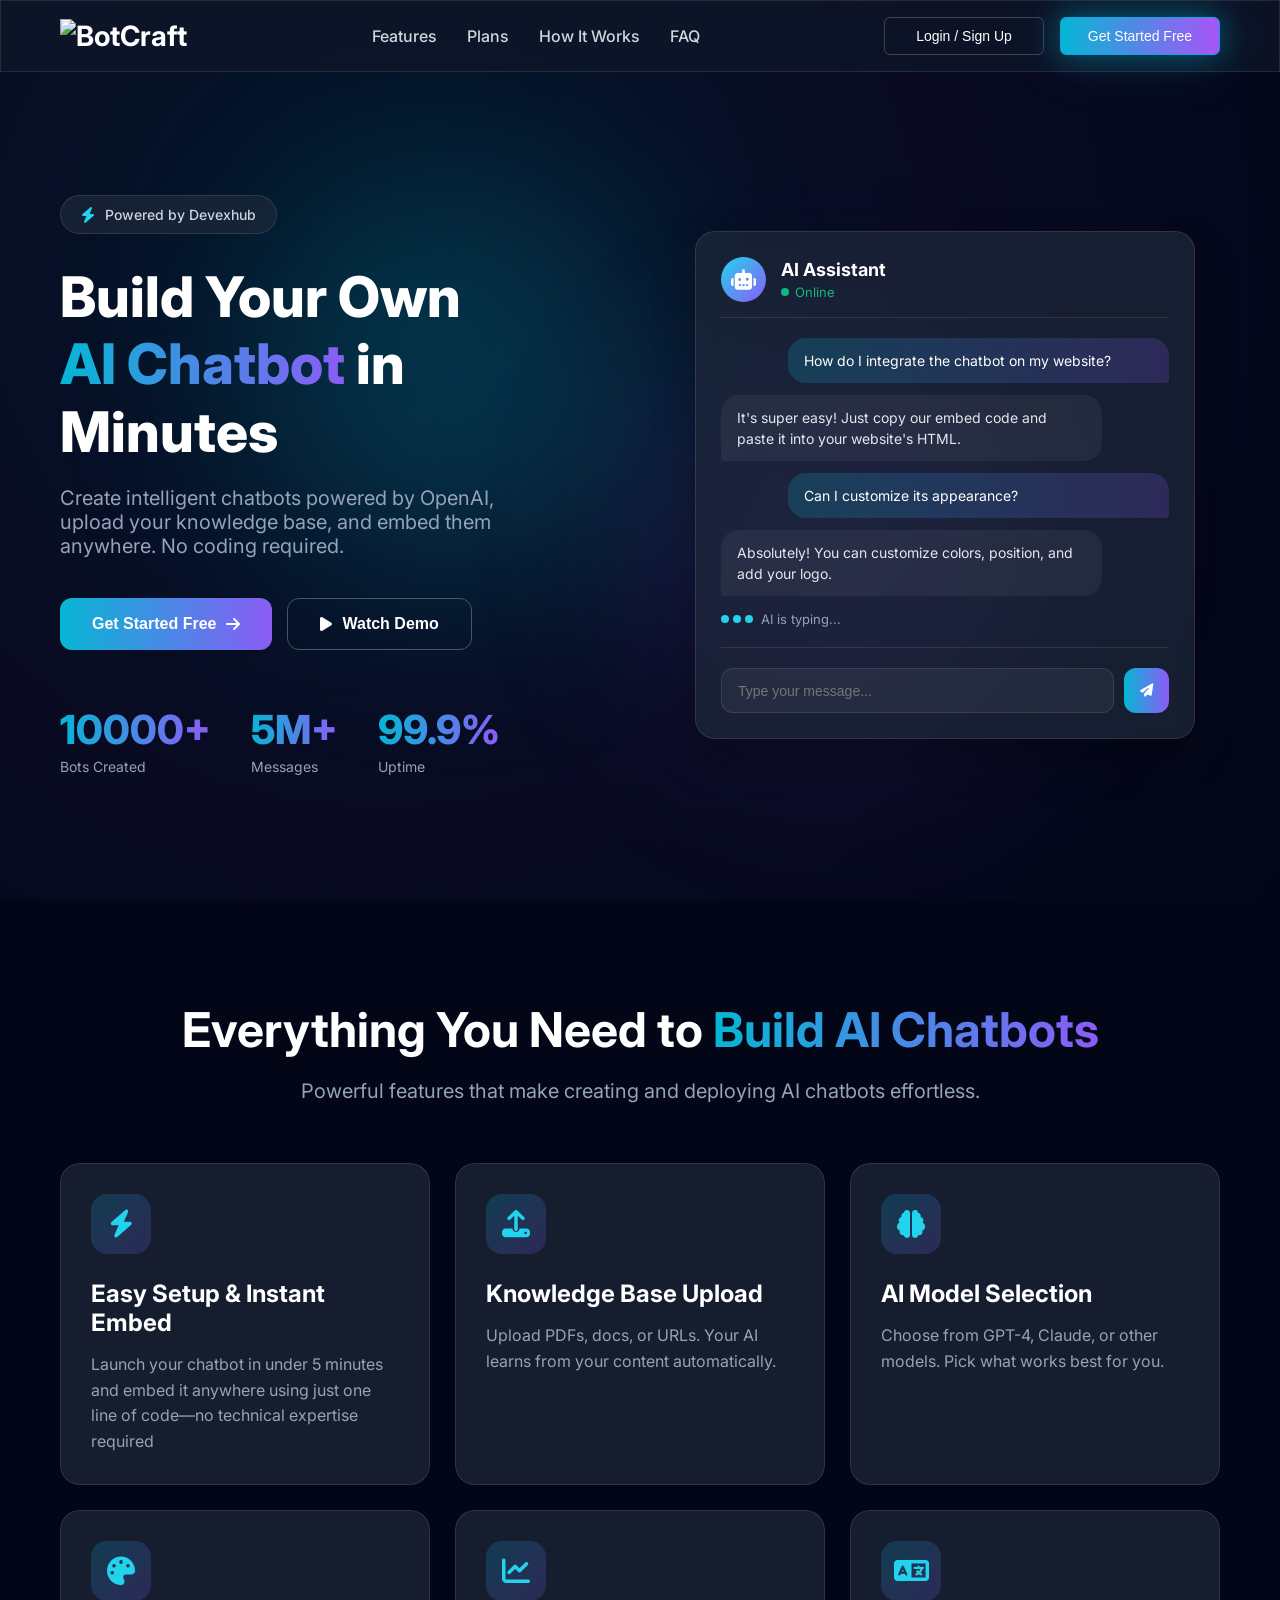
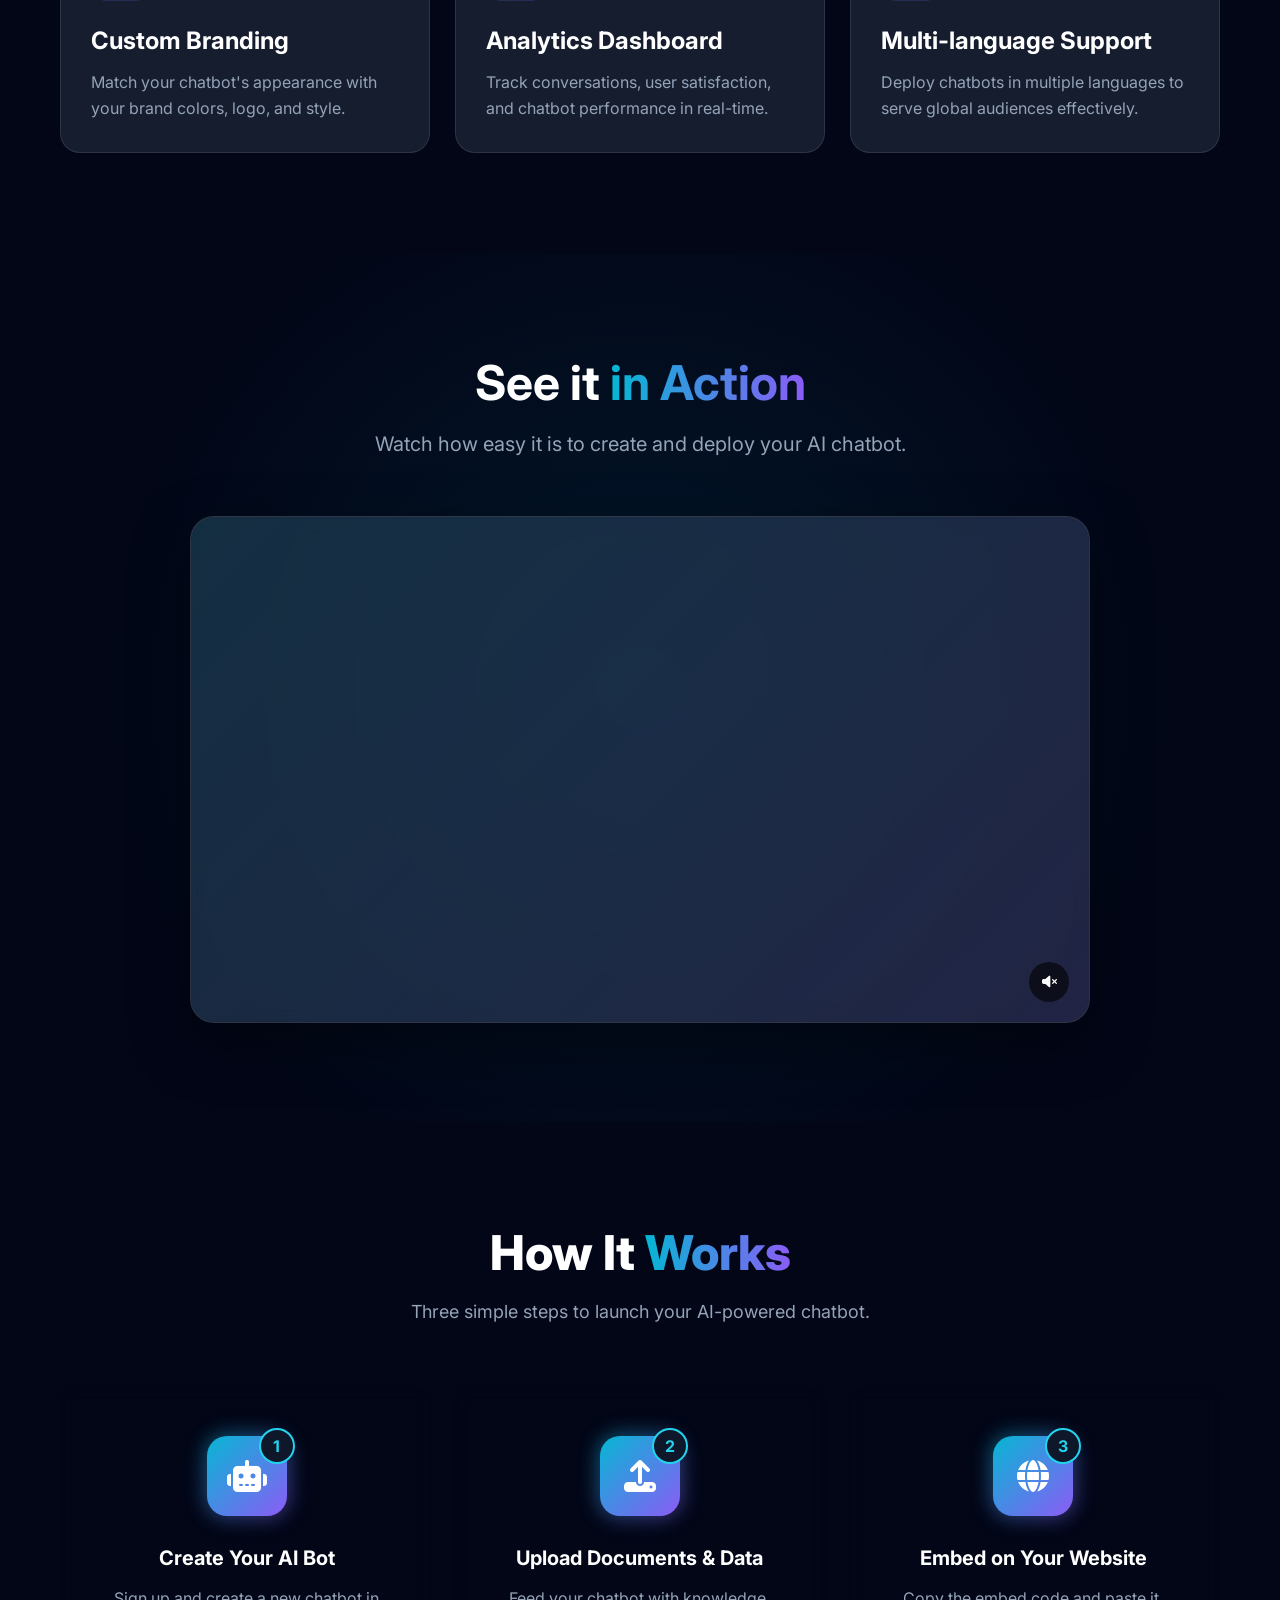
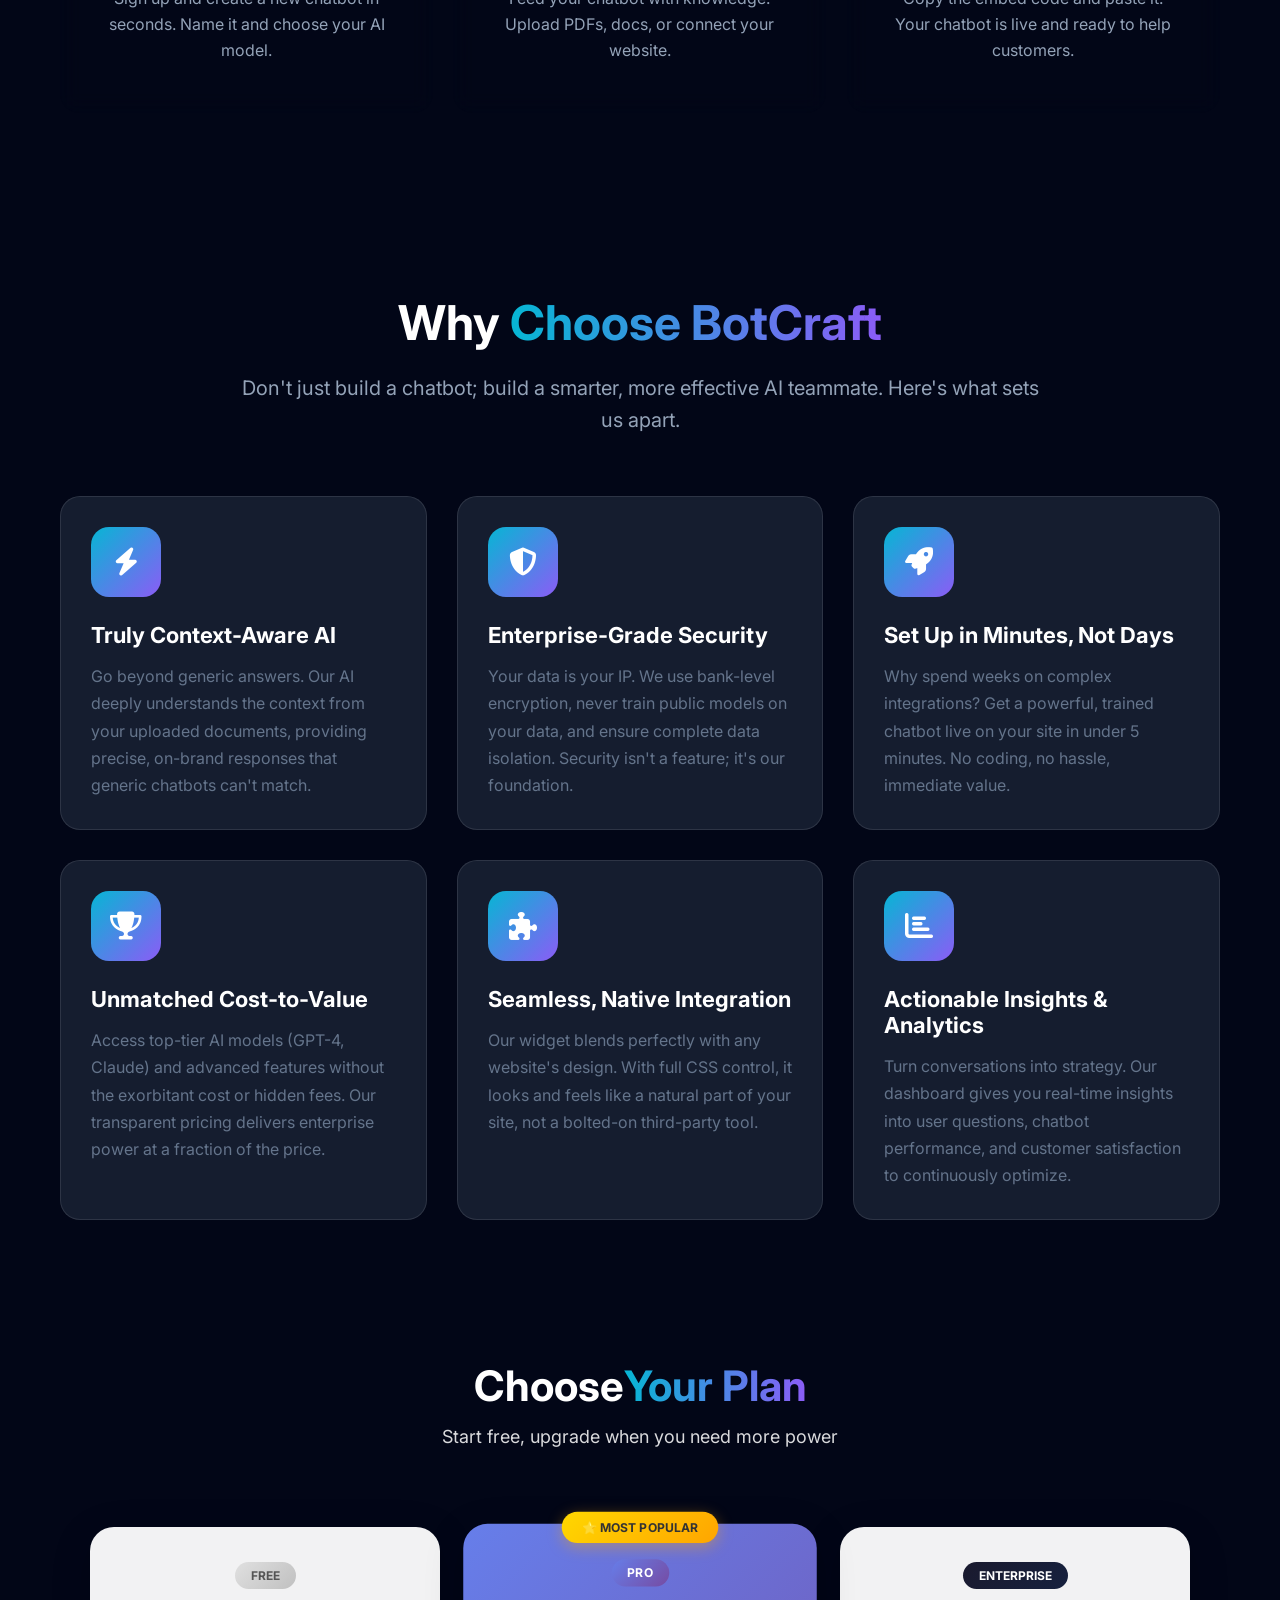
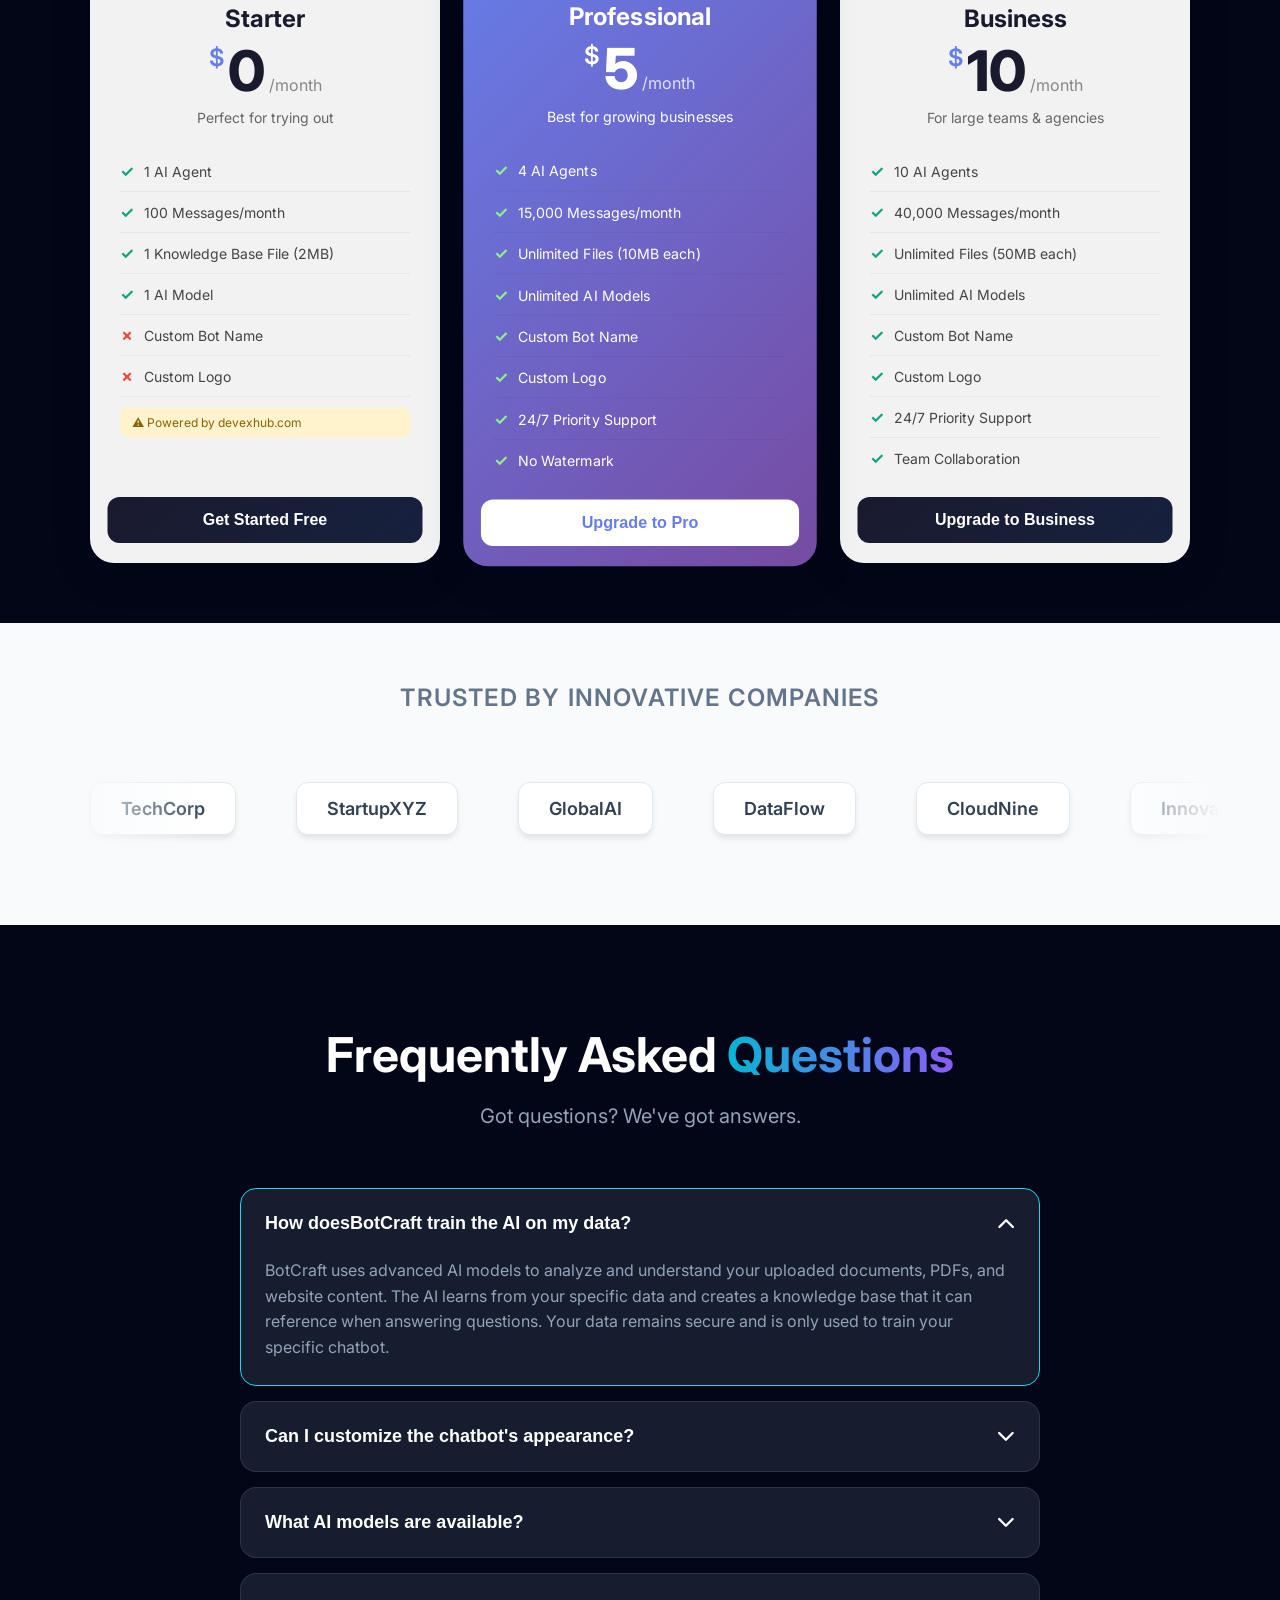
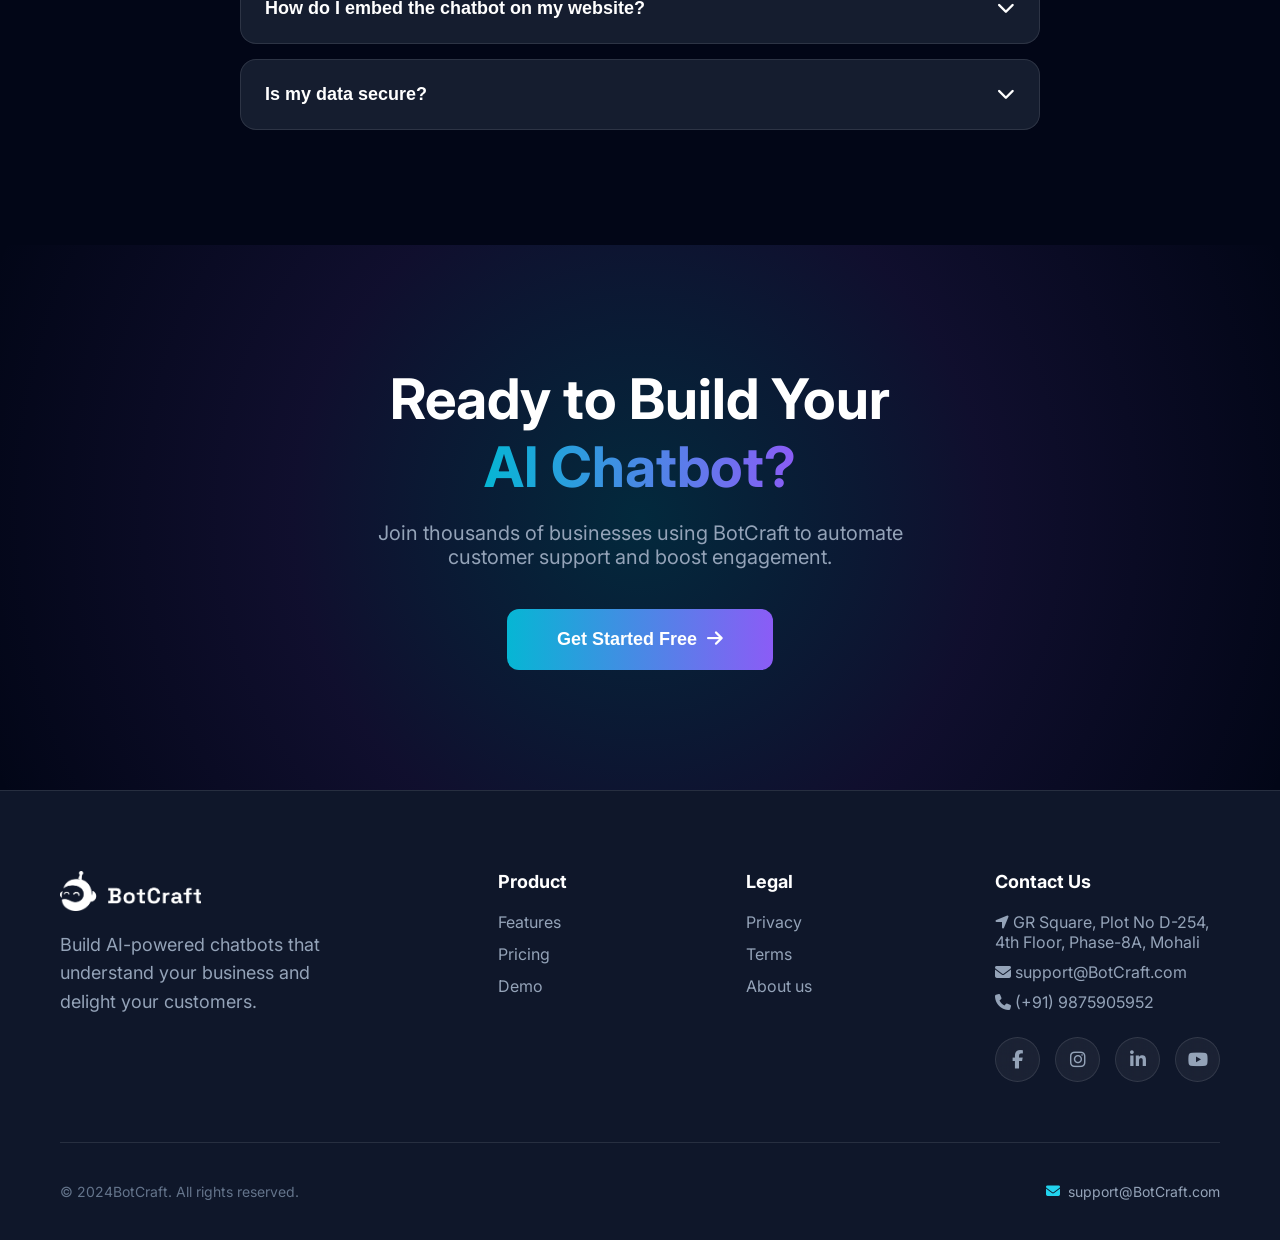
==== home/index.html @ bd5669aa "Update Botcraft  submodule reference" ====
<!DOCTYPE html>
<html lang="en">

<head>
    <meta charset="UTF-8">
    <meta name="viewport" content="width=device-width, initial-scale=1.0">
    <title>BotCraft — Embed AI agents anywhere
    </title>
    <link rel="stylesheet" href="index.css">
    <link href="https://fonts.googleapis.com/css2?family=Inter:wght@100;200;300;400;500;600;700;800;900&display=swap"
        rel="stylesheet">
    <script src="https://checkout.razorpay.com/v1/checkout.js"></script>
    <link rel="stylesheet" href="https://cdnjs.cloudflare.com/ajax/libs/font-awesome/6.4.0/css/all.min.css">
    <link rel="icon" type="image/jpeg" href="/Botcraft_fav.jpg">
</head>

<body>
    <!-- <i class="fas fa-robot" style="color: #7c3aed; margin-right: 8px;"></i> -->
    <nav class="navbar">
        <div class="container">
            <div class="nav_sec">
                <a href="/" class="logo"><img src="/logo.png" alt="BotCraft" style="width: 150px;"><span
                        style="font-size: 20px;"></span></a>
                <!-- BotCraft -->
                <!-- Hamburger Menu Button (Mobile) -->
                <button class="hamburger" id="hamburger">
                    <span class="hamburger-line"></span>
                    <span class="hamburger-line"></span>
                    <span class="hamburger-line"></span>
                </button>

                <!-- Navigation Menu -->
                <div class="nav-menu" id="navMenu">
                    <a href="#features" class="nav-link">Features</a>
                    <a href="#pricing" class="nav-link">Plans</a>
                    <a href="#how-it-works" class="nav-link">How It Works</a>
                    <a href="#faq" class="nav-link">FAQ</a>

                    <!-- Mobile Auth Buttons -->
                    <div class="mobile-nav-buttons">
                        <button id="mobileLoginBtn" class="btn" onclick="openModal('login')">
                            Login / Sign Up
                        </button>
                        <button id="mobileGetStartedBtn" class="btn btn-success"
                            onclick="window.location.href='#pricing'">
                            Get Started Free
                        </button>
                        <div id="mobileAuthButtons" style="display: none;">
                            <button id="mobileDashboardBtn" class="btn btn-primary"
                                onclick="window.location.href='/dashboard'">
                                Dashboard
                            </button>
                            <button id="mobileLogoutBtn" class="btn btn-secondary"
                                onclick="javascript:void(0); logout();">Logout</button>
                        </div>
                    </div>
                </div>

                <!-- Nav Buttons -->
                <div class="nav-buttons">
                    <button id="navLoginBtn" class="btn" onclick="openModal('login')">
                        Login / Sign Up
                    </button>
                    <button id="navGetStartedBtn" class="btn btn-success" onclick="window.location.href='#pricing'">
                        Get Started Free
                    </button>
                    <div id="navAuthButtons" style="display: none;">
                        <button id="navDashboardBtn" class="btn btn-primary"
                            onclick="window.location.href='/dashboard'">
                            Dashboard
                        </button>
                        <button id="navLogoutBtn" class="btn btn-secondary"
                            onclick="javascript:void(0); logout();">Logout</button>
                    </div>
                </div>
            </div>
        </div>
    </nav>

    <section class="hero">
        <!-- Background Elements -->
        <div class="hero-bg"></div>
        <div class="hero-glow glow-1"></div>
        <div class="hero-glow glow-2"></div>

        <div class="container">
            <div class="hero-content">
                <!-- Left Column - Text Content -->
                <div class="hero-text">
                    <!-- Badge -->
                    <div class="badge">
                        <i class="fas fa-bolt"></i>
                        <span>Powered by Devexhub</span>
                    </div>

                    <!-- Main Heading -->
                    <h1>Build Your Own <span class="gradient-text">AI Chatbot</span> in Minutes</h1>

                    <!-- Subtitle -->
                    <p class="subtitle">
                        Create intelligent chatbots powered by OpenAI, upload your knowledge base,
                        and embed them anywhere. No coding required.
                    </p>

                    <!-- Buttons -->
                    <div class="btn-container">
                        <button id="heroBtn" class="btn btn-primary" onclick="openModal('login')">
                            Get Started Free
                            <i class="fas fa-arrow-right"></i>
                        </button>
                        <!-- <button id="heroBtn" class="btn btn-primary" >Get Started Free</button> -->
                        <button class="btn border-primary btn-secondary">
                            <i class="fas fa-play"></i>
                            Watch Demo
                        </button>
                    </div>

                    <!-- Statistics -->
                    <div class="stats">
                        <div class="stat">
                            <div class="stat-number" id="stat1">10,000+</div>
                            <div class="stat-label">Bots Created</div>
                        </div>
                        <div class="stat">
                            <div class="stat-number" id="stat2">5M+</div>
                            <div class="stat-label">Messages</div>
                        </div>
                        <div class="stat">
                            <div class="stat-number" id="stat3">99.9%</div>
                            <div class="stat-label">Uptime</div>
                        </div>
                    </div>
                </div>

                <!-- Right Column - Chat Demo -->
                <div class="hero-visual">
                    <div class="chat-demo">
                        <!-- Chat Header -->
                        <div class="chat-header">
                            <div class="chat-avatar">
                                <i class="fas fa-robot"></i>
                            </div>
                            <div class="chat-title">
                                <h3>AI Assistant</h3>
                                <div class="chat-status">
                                    <span class="status-dot"></span>
                                    Online
                                </div>
                            </div>
                        </div>

                        <!-- Chat Messages -->
                        <div class="messages">
                            <div class="message user">
                                How do I integrate the chatbot on my website?
                            </div>
                            <div class="message bot">
                                It's super easy! Just copy our embed code and paste it into your website's HTML.
                            </div>
                            <div class="message user">
                                Can I customize its appearance?
                            </div>
                            <div class="message bot">
                                Absolutely! You can customize colors, position, and add your logo.
                            </div>

                            <!-- Typing Indicator -->
                            <div class="typing">
                                <div class="typing-dots">
                                    <div class="typing-dot"></div>
                                    <div class="typing-dot"></div>
                                    <div class="typing-dot"></div>
                                </div>
                                <span>AI is typing...</span>
                            </div>
                        </div>

                        <!-- Chat Input -->
                        <div class="chat-input-container">
                            <input type="text" class="chat-input" placeholder="Type your message...">
                            <button class="send-btn">
                                <i class="fas fa-paper-plane"></i>
                            </button>
                        </div>
                    </div>
                </div>
            </div>
        </div>
    </section>

    <section class="features" id="features">


        <div class="container">
            <!-- Section Title -->
            <div class="section-title">
                <h2>Everything You Need to <span class="gradient-text">Build AI Chatbots</span></h2>
                <p>Powerful features that make creating and deploying AI chatbots effortless.</p>
            </div>

            <!-- Features Grid -->
            <div class="features-grid">
                <!-- Feature 1: Easy Setup -->
                <div class="feature-card"
                    style="opacity: 1; transform: translateY(0px); transition: opacity 0.5s, transform 0.5s;">
                    <div class="feature-icon">
                        <i class="fas fa-bolt"></i>
                    </div>
                    <h3>Easy Setup & Instant Embed</h3>
                    <p>Launch your chatbot in under 5 minutes and embed it anywhere using just one line of code—no
                        technical expertise required</p>
                </div>

                <!-- Feature 2: Knowledge Base Upload -->
                <div class="feature-card"
                    style="opacity: 1; transform: translateY(0px); transition: opacity 0.5s, transform 0.5s;">
                    <div class="feature-icon">
                        <i class="fas fa-upload"></i>
                    </div>
                    <h3>Knowledge Base Upload</h3>
                    <p>Upload PDFs, docs, or URLs. Your AI learns from your content automatically.</p>
                </div>

                <!-- Feature 3: AI Model Selection -->
                <div class="feature-card"
                    style="opacity: 1; transform: translateY(0px); transition: opacity 0.5s, transform 0.5s;">
                    <div class="feature-icon">
                        <i class="fas fa-brain"></i>
                    </div>
                    <h3>AI Model Selection</h3>
                    <p>Choose from GPT-4, Claude, or other models. Pick what works best for you.</p>
                </div>



                <!-- Feature 5: Custom Branding -->
                <div class="feature-card"
                    style="opacity: 1; transform: translateY(0px); transition: opacity 0.5s, transform 0.5s;">
                    <div class="feature-icon">
                        <i class="fas fa-palette"></i>
                    </div>
                    <h3>Custom Branding</h3>
                    <p>Match your chatbot's appearance with your brand colors, logo, and style.</p>
                </div>

                <!-- Feature 6: Analytics Dashboard -->
                <div class="feature-card"
                    style="opacity: 1; transform: translateY(0px); transition: opacity 0.5s, transform 0.5s;">
                    <div class="feature-icon">
                        <i class="fas fa-chart-line"></i>
                    </div>
                    <h3>Analytics Dashboard</h3>
                    <p>Track conversations, user satisfaction, and chatbot performance in real-time.</p>
                </div>

                <!-- Feature 7: Multi-language Support -->
                <div class="feature-card"
                    style="opacity: 1; transform: translateY(0px); transition: opacity 0.5s, transform 0.5s;">
                    <div class="feature-icon">
                        <i class="fas fa-language"></i>
                    </div>
                    <h3>Multi-language Support</h3>
                    <p>Deploy chatbots in multiple languages to serve global audiences effectively.</p>
                </div>
            </div>
        </div>
    </section>


    <!-- <div class="hero">
        <h1>Build Your Custom AI Chatbot</h1>
        <p>Create intelligent chatbots powered by OpenAI, upload your knowledge base, and embed them anywhere</p>
        <button id="heroBtn" class="btn btn-primary" onclick="openModal('login')">Get Started Free</button>
    </div> -->
    <!-- Stats Section -->
    <!-- <div class="stats-section animate-on-scroll">
        <div class="stats-grid">
            <div class="stat-item">
                <h2>10,000+</h2>
                <p>Bots Created</p>
            </div>
            <div class="stat-item">
                <h2>5M+</h2>
                <p>Messages Processed</p>
            </div>
            <div class="stat-item">
                <h2>99.9%</h2>
                <p>Uptime</p>
            </div>
        </div>
    </div> -->

    <!-- <div id="features" class="features">
        <div class="feature-card">
            <h3>🚀 Easy Setup</h3>
            <p>Create your AI agent in minutes with our intuitive dashboard. No coding required!</p>
        </div>
        <div class="feature-card">
            <h3>📚 Knowledge Base</h3>
            <p>Upload multiple files to train your chatbot with your own data and documents.</p>
        </div>
        <div class="feature-card">
            <h3>🌐 Embed Anywhere</h3>
            <p>Get a custom widget to embed your chatbot on any website with just one line of code.</p>
        </div>
    </div> -->

    <section class="demo" id="demo">
        <!-- Background -->
        <div class="demo-bg"></div>

        <div class="container">
            <div class="demo-container">
                <!-- Section Title -->
                <div class="demo-title">
                    <h2>See it <span class="gradient-text">in Action</span></h2>
                    <p>Watch how easy it is to create and deploy your AI chatbot.</p>
                </div>

                <!-- Video Demo Container -->
                <div class="video-demo">
                    <!-- Video Container -->
                    <div class="video-placeholder" style="position: relative;">
                        <video id="demoVideo" width="100%" height="100%" autoplay loop muted playsinline
                            style="object-fit: cover; border-radius: 20px;">
                            <source src="infovideo.mp4" type="video/mp4">
                            Your browser does not support the video tag.
                        </video>
                        <button id="muteBtn" onclick="toggleMute()"
                            style="position: absolute; bottom: 20px; right: 20px; z-index: 10; background: rgba(0,0,0,0.6); border: none; border-radius: 50%; width: 40px; height: 40px; color: white; cursor: pointer; display: flex; align-items: center; justify-content: center; transition: background 0.3s;">
                            <i class="fas fa-volume-mute" id="muteIcon"></i>
                        </button>
                    </div>
                </div>


            </div>
        </div>
    </section>

    <section class="how-it-works" id="how-it-works">
        <div class="container">
            <!-- Section Title -->
            <div class="section-title text-center">
                <h2>How It <span class="gradient-text">Works</span></h2>
                <p class="section-subtitle">Three simple steps to launch your AI-powered chatbot.</p>
            </div>

            <!-- Steps Container -->
            <div class="steps-container">


                <!-- Steps Grid -->
                <div class="steps-grid">
                    <!-- Step 1 -->
                    <div class="step-card">
                        <div class="step-icon-container">
                            <div class="step-icon">
                                <i class="fas fa-robot"></i>
                            </div>
                            <div class="step-number">1</div>
                        </div>
                        <h3 class="step-title">Create Your AI Bot</h3>
                        <p class="step-description">
                            Sign up and create a new chatbot in seconds. Name it and choose your AI model.
                        </p>
                    </div>

                    <!-- Step 2 -->
                    <div class="step-card">
                        <div class="step-icon-container">
                            <div class="step-icon">
                                <i class="fas fa-upload"></i>
                            </div>
                            <div class="step-number">2</div>
                        </div>
                        <h3 class="step-title">Upload Documents & Data</h3>
                        <p class="step-description">
                            Feed your chatbot with knowledge. Upload PDFs, docs, or connect your website.
                        </p>
                    </div>

                    <!-- Step 3 -->
                    <div class="step-card">
                        <div class="step-icon-container">
                            <div class="step-icon">
                                <i class="fas fa-globe"></i>
                            </div>
                            <div class="step-number">3</div>
                        </div>
                        <h3 class="step-title">Embed on Your Website</h3>
                        <p class="step-description">
                            Copy the embed code and paste it. Your chatbot is live and ready to help customers.
                        </p>
                    </div>
                </div>
            </div>
        </div>
    </section>
    <!-- Why Choose BotCraft Section -->
    <!-- Why Choose BotCraft Section -->
    <section class="advantages" id="advantages">
        <div class="container">
            <div class="section-title text-center">
                <h2>Why <span class="gradient-text">Choose BotCraft</span></h2>
                <p class="section-subtitle">Don't just build a chatbot; build a smarter, more effective AI teammate.
                    Here's what sets us apart.</p>
            </div>

            <div class="advantages-grid">
                <!-- Advantage 1 -->
                <div class="advantage-card">
                    <div class="advantage-icon">
                        <i class="fas fa-bolt"></i>
                    </div>
                    <div class="advantage-indicator"></div>
                    <h3>Truly Context-Aware AI</h3>
                    <p>Go beyond generic answers. Our AI deeply understands the context from your uploaded documents,
                        providing precise, on-brand responses that generic chatbots can't match.</p>

                </div>

                <!-- Advantage 2 -->
                <div class="advantage-card">
                    <div class="advantage-icon">
                        <i class="fas fa-shield-alt"></i>
                    </div>
                    <div class="advantage-indicator"></div>
                    <h3>Enterprise-Grade Security</h3>
                    <p>Your data is your IP. We use bank-level encryption, never train public models on your data, and
                        ensure complete data isolation. Security isn't a feature; it's our foundation.</p>

                </div>

                <!-- Advantage 3 -->
                <div class="advantage-card">
                    <div class="advantage-icon">
                        <i class="fas fa-rocket"></i>
                    </div>
                    <div class="advantage-indicator"></div>
                    <h3>Set Up in Minutes, Not Days</h3>
                    <p>Why spend weeks on complex integrations? Get a powerful, trained chatbot live on your site in
                        under 5 minutes. No coding, no hassle, immediate value.</p>

                </div>

                <!-- Advantage 4 -->
                <div class="advantage-card">
                    <div class="advantage-icon">
                        <i class="fas fa-trophy"></i>
                    </div>
                    <div class="advantage-indicator"></div>
                    <h3>Unmatched Cost-to-Value</h3>
                    <p>Access top-tier AI models (GPT-4, Claude) and advanced features without the exorbitant cost or
                        hidden fees. Our transparent pricing delivers enterprise power at a fraction of the price.</p>

                </div>

                <!-- Advantage 5 -->
                <div class="advantage-card">
                    <div class="advantage-icon">
                        <i class="fas fa-puzzle-piece"></i>
                    </div>
                    <div class="advantage-indicator"></div>
                    <h3>Seamless, Native Integration</h3>
                    <p>Our widget blends perfectly with any website's design. With full CSS control, it looks and feels
                        like a natural part of your site, not a bolted-on third-party tool.</p>

                </div>

                <!-- Advantage 6 -->
                <div class="advantage-card">
                    <div class="advantage-icon">
                        <i class="fas fa-chart-bar"></i>
                    </div>
                    <div class="advantage-indicator"></div>
                    <h3>Actionable Insights & Analytics</h3>
                    <p>Turn conversations into strategy. Our dashboard gives you real-time insights into user questions,
                        chatbot performance, and customer satisfaction to continuously optimize.</p>

                </div>
            </div>
        </div>
    </section>


    <!-- Pricing Section -->
    <section id="pricing" class="pricing-section animate-on-scroll">
        <div class="container">
            <h2 class="pricing-title"> Choose<span class="gradient-text">Your Plan</span> </h2>
            <p class="pricing-subtitle ">Start free, upgrade when you need more power</p>

            <div class="pricing-grid ">
                <!-- Free Plan -->
                <div class="pricing-card">
                    <div class="pricing-badge free">FREE</div>
                    <h3 class="plan-name">Starter</h3>
                    <div class="plan-price">
                        <span class="currency">$</span>
                        <span class="amount">0</span>
                        <span class="period">/month</span>
                    </div>
                    <p class="plan-desc">Perfect for trying out</p>

                    <ul class="plan-features">
                        <li><span class="check">✓</span> 1 AI Agent</li>
                        <li><span class="check">✓</span> 100 Messages/month</li>
                        <li><span class="check">✓</span> 1 Knowledge Base File (2MB)</li>
                        <li><span class="check">✓</span> 1 AI Model</li>
                        <li><span class="cross">✗</span> Custom Bot Name</li>
                        <li><span class="cross">✗</span> Custom Logo</li>
                        <li class="watermark-note">⚠️ Powered by devexhub.com</li>
                    </ul>

                    <button id="freePlanBtn" class="btn pricing-btn" onclick="openModal('login')">Get Started
                        Free</button>
                </div>

                <!-- Pro Plan -->
                <div class="pricing-card popular">
                    <div class="popular-badge">⭐ MOST POPULAR</div>
                    <div class="pricing-badge pro">PRO</div>
                    <h3 class="plan-name">Professional</h3>
                    <div class="plan-price">
                        <span class="currency">$</span>
                        <span class="amount">5</span>
                        <span class="period">/month</span>
                    </div>
                    <p class="plan-desc">Best for growing businesses</p>

                    <ul class="plan-features">
                        <li><span class="check">✓</span> 4 AI Agents</li>
                        <li><span class="check">✓</span> 15,000 Messages/month</li>
                        <li><span class="check">✓</span> Unlimited Files (10MB each)</li>
                        <li><span class="check">✓</span> Unlimited AI Models</li>
                        <li><span class="check">✓</span> Custom Bot Name</li>
                        <li><span class="check">✓</span> Custom Logo</li>
                        <li><span class="check">✓</span> 24/7 Priority Support</li>
                        <li><span class="check">✓</span> No Watermark</li>
                    </ul>

                    <button id="proPlanBtn" class="btn pricing-btn pro-btn" onclick="handlePlanClick('pro')">Upgrade to
                        Pro</button>
                </div>

                <!-- Enterprise Plan -->
                <div class="pricing-card">
                    <div class="pricing-badge enterprise">ENTERPRISE</div>
                    <h3 class="plan-name">Business</h3>
                    <div class="plan-price">
                        <span class="currency">$</span>
                        <span class="amount">10</span>
                        <span class="period">/month</span>
                    </div>
                    <p class="plan-desc">For large teams & agencies</p>

                    <ul class="plan-features">
                        <li><span class="check">✓</span> 10 AI Agents</li>
                        <li><span class="check">✓</span> 40,000 Messages/month</li>
                        <li><span class="check">✓</span> Unlimited Files (50MB each)</li>
                        <li><span class="check">✓</span> Unlimited AI Models</li>
                        <li><span class="check">✓</span> Custom Bot Name</li>
                        <li><span class="check">✓</span> Custom Logo</li>
                        <li><span class="check">✓</span> 24/7 Priority Support</li>
                        <li><span class="check">✓</span> Team Collaboration</li>
                    </ul>

                    <button id="businessPlanBtn" class="btn pricing-btn" onclick="handlePlanClick('business')">Upgrade
                        to Business</button>
                </div>
            </div>
        </div>
    </section>


    <!-- Companies Section -->
    <section class="companies">
        <div class="container">
            <!-- Title -->
            <div class="companies-title">TRUSTED BY INNOVATIVE COMPANIES</div>

            <!-- Marquee Container -->
            <div class="marquee-container">
                <!-- Gradient Overlays -->
                <div class="marquee-gradient-left"></div>
                <div class="marquee-gradient-right"></div>

                <!-- Marquee Content -->
                <div class="marquee-wrapper">
                    <div class="marquee">
                        <div class="company">
                            <span>TechCorp</span>
                        </div>
                        <div class="company">
                            <span>StartupXYZ</span>
                        </div>
                        <div class="company">
                            <span>GlobalAI</span>
                        </div>
                        <div class="company">
                            <span>DataFlow</span>
                        </div>
                        <div class="company">
                            <span>CloudNine</span>
                        </div>
                        <div class="company">
                            <span>InnovateLab</span>
                        </div>
                        <!-- Duplicate for seamless loop -->
                        <div class="company">
                            <span>TechCorp</span>
                        </div>
                        <div class="company">
                            <span>StartupXYZ</span>
                        </div>
                        <div class="company">
                            <span>GlobalAI</span>
                        </div>
                        <div class="company">
                            <span>DataFlow</span>
                        </div>
                        <div class="company">
                            <span>CloudNine</span>
                        </div>
                        <div class="company">
                            <span>InnovateLab</span>
                        </div>
                    </div>
                </div>
            </div>
        </div>
    </section>

    <!-- FAQ Section -->
    <section class="faq" id="faq">
        <div class="container">
            <div class="faq-container">
                <!-- Section Title -->
                <div class="section-title">
                    <h2>Frequently Asked <span class="gradient-text">Questions</span></h2>
                    <p>Got questions? We've got answers.</p>
                </div>

                <!-- FAQ Items -->
                <div class="faq-items">
                    <!-- FAQ 1 -->
                    <div class="faq-item" id="faq1">
                        <button class="faq-question">
                            How doesBotCraft train the AI on my data?
                            <i class="fas fa-chevron-down"></i>
                        </button>
                        <div class="faq-answer">
                            <p>BotCraft uses advanced AI models to analyze and understand your uploaded documents,
                                PDFs,
                                and website content. The AI learns from your specific data and creates a knowledge base
                                that it can reference when answering questions. Your data remains secure and is only
                                used to train your specific chatbot.</p>
                        </div>
                    </div>

                    <!-- FAQ 2 -->
                    <div class="faq-item" id="faq2">
                        <button class="faq-question">
                            Can I customize the chatbot's appearance?
                            <i class="fas fa-chevron-down"></i>
                        </button>
                        <div class="faq-answer">
                            <p>Yes! You can fully customize your chatbot's appearance including colors, position on
                                screen, greeting messages, and even add your company logo. Pro and Enterprise plans
                                offer advanced customization options and white-label solutions.</p>
                        </div>
                    </div>

                    <!-- FAQ 3 -->
                    <div class="faq-item" id="faq3">
                        <button class="faq-question">
                            What AI models are available?
                            <i class="fas fa-chevron-down"></i>
                        </button>
                        <div class="faq-answer">
                            <p>BotCraft supports multiple AI models including GPT-4, Claude, and our proprietary
                                fine-tuned models. You can choose the model that best fits your needs based on
                                performance, cost, and specific capabilities. We're constantly adding new models as they
                                become available.</p>
                        </div>
                    </div>

                    <!-- FAQ 4 -->
                    <div class="faq-item" id="faq4">
                        <button class="faq-question">
                            How do I embed the chatbot on my website?
                            <i class="fas fa-chevron-down"></i>
                        </button>
                        <div class="faq-answer">
                            <p>Embedding is simple! After creating your chatbot, you'll receive a single line of
                                JavaScript code. Just copy and paste it into your website's HTML code. The chatbot will
                                appear as a floating widget on your site, ready to assist visitors 24/7.</p>
                        </div>
                    </div>

                    <!-- FAQ 5 -->
                    <div class="faq-item" id="faq5">
                        <button class="faq-question">
                            Is my data secure?
                            <i class="fas fa-chevron-down"></i>
                        </button>
                        <div class="faq-answer">
                            <p>Absolutely. We take data security seriously. All data is encrypted in transit and at
                                rest. We never use your data to train models for other customers, and we comply with
                                major privacy regulations including GDPR and CCPA. Enterprise plans offer additional
                                security features and compliance certifications.</p>
                        </div>
                    </div>
                </div>
            </div>
        </div>
    </section>

    <!-- Final CTA Section -->
    <section class="final-cta">
        <!-- Background -->
        <div class="cta-bg"></div>

        <div class="container">
            <div class="cta-content">
                <h2>Ready to Build Your <span class="gradient-text">AI Chatbot?</span></h2>
                <p>Join thousands of businesses using BotCraft to automate customer support and boost engagement.</p>
                <button id="footerGetStartedBtn" class="cta-btn" onclick="openModal('login')">
                    Get Started Free
                    <i class="fas fa-arrow-right"></i>
                </button>
            </div>
        </div>
    </section>

    </div>

    <!-- Login Modal -->
    <div id="loginModal" class="modal">
        <div class="modal-content">
            <span class="close-modal" onclick="closeModal()">&times;</span>
            <h2 id="modalTitle">Login</h2>

            <!-- Step 1: Credentials -->
            <form id="authForm">
                <div class="form-group" id="nameGroup" style="display: none;">
                    <label for="name">Full Name</label>
                    <input type="text" id="name" placeholder="Enter your name">
                </div>
                <div class="form-group" id="phoneGroup" style="display: none;">
                    <label for="phone">Phone Number</label>
                    <input type="tel" id="phone" placeholder="Enter your phone number">
                </div>
                <div class="form-group">
                    <label for="email">Email</label>
                    <input type="email" id="email" placeholder="Enter your email" required>
                </div>
                <div class="form-group">
                    <label for="password">Password</label>
                    <div class="password-container" style="position: relative;">
                        <input type="password" id="password" placeholder="Enter your password" required
                            onkeyup="checkPasswordStrength(this.value)">
                        <span class="password-toggle" onclick="togglePasswordVisibility('password')">
                            <i class="far fa-eye" id="passwordToggleIcon"></i>
                        </span>
                    </div>
                </div>

                <!-- Password Strength & Validation (Hidden by default, shown on focus/type) -->
                <div id="passwordStrengthSection" style="display: none; margin-bottom: 20px;">
                    <div class="strength-meter">
                        <div class="strength-bar-bg">
                            <div id="strengthBar" class="strength-bar"></div>
                        </div>
                        <p id="strengthText" class="strength-text">Weak</p>
                    </div>
                    <ul class="validation-list">
                        <li id="ruleLength" class="validation-item"><i class="fas fa-circle"></i> Min 8 characters</li>
                        <li id="ruleUpper" class="validation-item"><i class="fas fa-circle"></i> One uppercase letter
                        </li>
                        <li id="ruleNumber" class="validation-item"><i class="fas fa-circle"></i> One number</li>
                        <li id="ruleSpecial" class="validation-item"><i class="fas fa-circle"></i> One special char
                            (@$!%*?&)</li>
                    </ul>
                </div>

                <!-- New Password Field for Reset Password Section (also needs same features) -->
                <div class="form-group remember-me-group"
                    style="display: flex; align-items: center; gap: 8px; margin: 10px 0 15px 0;">
                    <input type="checkbox" id="rememberMe"
                        style="width: 18px; height: 18px; cursor: pointer; accent-color: #667eea;">
                    <label for="rememberMe" style="cursor: pointer; font-size: 14px; color: #666; margin: 0;">Remember
                        Me</label>
                </div>
                <div class="error-message" id="errorMessage"></div>
                <div class="success-message" id="successMessage"></div>
                <button type="submit" class="btn btn-secondary btn-block" id="submitBtn">Login</button>

                <!-- Divider -->
                <div style="display: flex; align-items: center; margin: 25px 0;">
                    <div style="flex: 1; height: 1px; background: #ddd;"></div>
                    <span style="padding: 0 15px; color: #999; font-size: 14px;">OR</span>
                    <div style="flex: 1; height: 1px; background: #ddd;"></div>
                </div>

                <!-- Google Sign-In Button -->
                <button type="button" class="google-signin-btn" id="googleSignInBtn" onclick="signInWithGoogle()">
                    <svg width="18" height="18" style="margin-right: 10px;" viewBox="0 0 48 48">
                        <path fill="#EA4335"
                            d="M24 9.5c3.54 0 6.71 1.22 9.21 3.6l6.85-6.85C35.9 2.38 30.47 0 24 0 14.62 0 6.51 5.38 2.56 13.22l7.98 6.19C12.43 13.72 17.74 9.5 24 9.5z" />
                        <path fill="#4285F4"
                            d="M46.98 24.55c0-1.57-.15-3.09-.38-4.55H24v9.02h12.94c-.58 2.96-2.26 5.48-4.78 7.18l7.73 6c4.51-4.18 7.09-10.36 7.09-17.65z" />
                        <path fill="#FBBC05"
                            d="M10.53 28.59c-.48-1.45-.76-2.99-.76-4.59s.27-3.14.76-4.59l-7.98-6.19C.92 16.46 0 20.12 0 24c0 3.88.92 7.54 2.56 10.78l7.97-6.19z" />
                        <path fill="#34A853"
                            d="M24 48c6.48 0 11.93-2.13 15.89-5.81l-7.73-6c-2.15 1.45-4.92 2.3-8.16 2.3-6.26 0-11.57-4.22-13.47-9.91l-7.98 6.19C6.51 42.62 14.62 48 24 48z" />
                        <path fill="none" d="M0 0h48v48H0z" />
                    </svg>
                    Sign in with Google
                </button>
            </form>

            <!-- Step 2: OTP Verification -->
            <div id="otpSection" style="display: none;">
                <p style="text-align: center; color: #666; margin-bottom: 20px;">
                    We've sent a verification code to<br>
                    <strong id="otpEmailDisplay"></strong>
                </p>
                <div class="form-group">
                    <label for="otp">Enter OTP</label>
                    <input type="text" id="otp" placeholder="Enter 6-digit OTP" maxlength="6"
                        style="text-align: center; font-size: 24px; letter-spacing: 8px;">
                </div>
                <div class="error-message" id="otpErrorMessage"></div>
                <div class="success-message" id="otpSuccessMessage"></div>
                <button type="button" class="btn btn-secondary btn-block" id="verifyOtpBtn" onclick="verifyOTP()">Verify
                    OTP</button>
                <div style="text-align: center; margin-top: 15px;">
                    <span id="resendTimer" style="color: #666;"></span>
                    <button type="button" id="resendBtn" onclick="resendOTP()"
                        style="background: none; border: none; color: #667eea; cursor: pointer; font-weight: 600; display: none;">
                        Resend OTP
                    </button>
                </div>
                <button type="button"
                    style="background: none; border: none; color: #666; cursor: pointer; margin-top: 10px; width: 100%;"
                    onclick="backToCredentials()">
                    ← Back to Login
                </button>
            </div>

            <!-- Forgot Password - Step 1: Email -->
            <div id="forgotPasswordSection" style="display: none;">
                <p style="text-align: center; color: #666; margin-bottom: 20px;">
                    Enter your email address and we'll send you an OTP to reset your password.
                </p>
                <div class="form-group">
                    <label for="forgotEmail">Email</label>
                    <input type="email" id="forgotEmail" placeholder="Enter your email" required>
                </div>
                <div class="error-message" id="forgotErrorMessage"></div>
                <div class="success-message" id="forgotSuccessMessage"></div>
                <button type="button" class="btn btn-secondary btn-block" id="forgotSubmitBtn"
                    onclick="sendForgotOTP()">Send OTP</button>
                <button type="button"
                    style="background: none; border: none; color: #666; cursor: pointer; margin-top: 15px; width: 100%;"
                    onclick="backToLogin()">
                    ← Back to Login
                </button>
            </div>

            <!-- Forgot Password - Step 2: OTP -->
            <div id="forgotOtpSection" style="display: none;">
                <p style="text-align: center; color: #666; margin-bottom: 20px;">
                    We've sent a verification code to<br>
                    <strong id="forgotOtpEmailDisplay"></strong>
                </p>
                <div class="form-group">
                    <label for="forgotOtp">Enter OTP</label>
                    <input type="text" id="forgotOtp" placeholder="Enter 6-digit OTP" maxlength="6"
                        style="text-align: center; font-size: 24px; letter-spacing: 8px;">
                </div>
                <div class="error-message" id="forgotOtpErrorMessage"></div>
                <div class="success-message" id="forgotOtpSuccessMessage"></div>
                <button type="button" class="btn btn-secondary btn-block" id="verifyForgotOtpBtn"
                    onclick="verifyForgotOTP()">Verify OTP</button>
                <div style="text-align: center; margin-top: 15px;">
                    <span id="forgotResendTimer" style="color: #666;"></span>
                    <button type="button" id="forgotResendBtn" onclick="resendForgotOTP()"
                        style="background: none; border: none; color: #667eea; cursor: pointer; font-weight: 600; display: none;">
                        Resend OTP
                    </button>
                </div>
                <button type="button"
                    style="background: none; border: none; color: #666; cursor: pointer; margin-top: 10px; width: 100%;"
                    onclick="backToLogin()">
                    ← Back to Login
                </button>
            </div>

            <!-- Forgot Password - Step 3: New Password -->
            <div id="resetPasswordSection" style="display: none;">
                <p style="text-align: center; color: #666; margin-bottom: 20px;">
                    Enter your new password below.
                </p>
                <div class="form-group">
                    <label for="newPassword">New Password</label>
                    <input type="password" id="newPassword" placeholder="Enter new password (min 6 characters)"
                        required>
                </div>
                <div class="form-group">
                    <label for="confirmPassword">Confirm Password</label>
                    <input type="password" id="confirmPassword" placeholder="Confirm new password" required>
                </div>
                <div class="error-message" id="resetErrorMessage"></div>
                <div class="success-message" id="resetSuccessMessage"></div>
                <button type="button" class="btn btn-secondary btn-block" id="resetPasswordBtn"
                    onclick="resetPassword()">Reset Password</button>
            </div>

            <div class="switch-mode" id="switchModeDiv">
                <span id="switchText">Don't have an account? </span>
                <a href="#" onclick="toggleMode(event)" id="switchLink">Sign Up</a>
                <br>
                <a href="#" onclick="showForgotPassword(event)"
                    style="color: #667eea; font-size: 14px; margin-top: 10px; display: inline-block;">Forgot
                    Password?</a>
            </div>
        </div>
    </div>

    <script>
        let isLoginMode = true;
        let currentEmail = '';
        let currentPurpose = 'login';
        let resendTimerInterval = null;

        // Remember Me - Load saved email on page load
        document.addEventListener('DOMContentLoaded', function () {
            const rememberedEmail = localStorage.getItem('rememberedEmail');
            if (rememberedEmail) {
                document.getElementById('email').value = rememberedEmail;
                document.getElementById('rememberMe').checked = true;
            }
        });

        // Remember Me - Save or clear email
        function handleRememberMe(email) {
            const rememberMeCheckbox = document.getElementById('rememberMe');
            if (rememberMeCheckbox && rememberMeCheckbox.checked) {
                localStorage.setItem('rememberedEmail', email);
            } else {
                localStorage.removeItem('rememberedEmail');
            }
        }

        function openModal(mode) {
            document.getElementById('loginModal').classList.add('active');
        }

        // Google Sign-In handler
        async function signInWithGoogle() {
            try {
                const response = await fetch('http://localhost:8000/auth/google');
                const data = await response.json();

                if (data.url) {
                    // Redirect to Google OAuth page
                    window.location.href = data.url;
                } else {
                    showToast('Failed to initiate Google Sign-In', 'error');
                }
            } catch (error) {
                console.error('Google Sign-In error:', error);
                showToast('An error occurred. Please try again.', 'error');
            }
        }

        function closeModal() {
            document.getElementById('loginModal').classList.remove('active');
            clearForm();
            resetToCredentialsStep();
        }

        function toggleMode(e) {
            e.preventDefault();
            isLoginMode = !isLoginMode;

            if (isLoginMode) {
                document.getElementById('modalTitle').textContent = 'Login';
                document.getElementById('submitBtn').textContent = 'Login';
                document.getElementById('nameGroup').style.display = 'none';
                document.getElementById('phoneGroup').style.display = 'none';
                document.getElementById('switchText').textContent = "Don't have an account? ";
                document.getElementById('switchLink').textContent = 'Sign Up';
            } else {
                document.getElementById('modalTitle').textContent = 'Sign Up';
                document.getElementById('submitBtn').textContent = 'Sign Up';
                document.getElementById('nameGroup').style.display = 'block';
                document.getElementById('phoneGroup').style.display = 'block';
                document.getElementById('switchText').textContent = 'Already have an account? ';
                document.getElementById('switchLink').textContent = 'Login';
            }
            clearMessages();
        }

        function clearForm() {
            document.getElementById('authForm').reset();
            document.getElementById('otp').value = '';
            clearMessages();
            clearOtpMessages();
        }

        function clearMessages() {
            document.getElementById('errorMessage').style.display = 'none';
            document.getElementById('successMessage').style.display = 'none';
        }

        function clearOtpMessages() {
            document.getElementById('otpErrorMessage').style.display = 'none';
            document.getElementById('otpSuccessMessage').style.display = 'none';
        }

        function showError(message) {
            const errorEl = document.getElementById('errorMessage');
            errorEl.textContent = message;
            errorEl.style.display = 'block';
            document.getElementById('successMessage').style.display = 'none';
        }

        function showSuccess(message) {
            const successEl = document.getElementById('successMessage');
            successEl.textContent = message;
            successEl.style.display = 'block';
            document.getElementById('errorMessage').style.display = 'none';
        }

        function showOtpError(message) {
            const errorEl = document.getElementById('otpErrorMessage');
            errorEl.textContent = message;
            errorEl.style.display = 'block';
            document.getElementById('otpSuccessMessage').style.display = 'none';
        }

        function showOtpSuccess(message) {
            const successEl = document.getElementById('otpSuccessMessage');
            successEl.textContent = message;
            successEl.style.display = 'block';
            document.getElementById('otpErrorMessage').style.display = 'none';
        }

        function showOtpStep() {
            document.getElementById('authForm').style.display = 'none';
            document.getElementById('otpSection').style.display = 'block';
            document.getElementById('switchModeDiv').style.display = 'none';
            document.getElementById('otpEmailDisplay').textContent = currentEmail;
            document.getElementById('modalTitle').textContent = 'Verify OTP';
            startResendTimer();
        }

        function resetToCredentialsStep() {
            document.getElementById('authForm').style.display = 'block';
            document.getElementById('otpSection').style.display = 'none';
            document.getElementById('switchModeDiv').style.display = 'block';
            document.getElementById('modalTitle').textContent = isLoginMode ? 'Login' : 'Sign Up';
            if (resendTimerInterval) {
                clearInterval(resendTimerInterval);
            }
        }

        function backToCredentials() {
            resetToCredentialsStep();
            clearOtpMessages();
        }

        function startResendTimer() {
            let seconds = 60;
            document.getElementById('resendBtn').style.display = 'none';
            document.getElementById('resendTimer').textContent = `Resend OTP in ${seconds}s`;

            resendTimerInterval = setInterval(() => {
                seconds--;
                if (seconds <= 0) {
                    clearInterval(resendTimerInterval);
                    document.getElementById('resendTimer').textContent = '';
                    document.getElementById('resendBtn').style.display = 'inline';
                } else {
                    document.getElementById('resendTimer').textContent = `Resend OTP in ${seconds}s`;
                }
            }, 1000);
        }

        // Step 1: Send OTP
        document.getElementById('authForm').addEventListener('submit', async (e) => {
            e.preventDefault();
            clearMessages();

            const email = document.getElementById('email').value;
            const password = document.getElementById('password').value;
            const name = document.getElementById('name').value;
            const phone = document.getElementById('phone').value;
            const purpose = isLoginMode ? 'login' : 'signup';

            const payload = { email, password, purpose };
            if (!isLoginMode) {
                payload.name = name;
                payload.phone = phone;
            }

            document.getElementById('submitBtn').disabled = true;
            document.getElementById('submitBtn').textContent = 'Sending OTP...';

            try {
                const response = await fetch('/api/send-otp', {
                    method: 'POST',
                    headers: {
                        'Content-Type': 'application/json'
                    },
                    body: JSON.stringify(payload)
                });

                const data = await response.json();

                if (response.ok) {
                    currentEmail = email;
                    currentPurpose = purpose;
                    // Handle Remember Me - save email if checkbox is checked
                    handleRememberMe(email);
                    showSuccess('OTP sent! Check your email.');
                    setTimeout(() => {
                        showOtpStep();
                    }, 500);
                } else {
                    showError(data.error || 'Failed to send OTP');
                }
            } catch (error) {
                showError('Connection error. Please try again.');
                console.error('Error:', error);
            } finally {
                document.getElementById('submitBtn').disabled = false;
                document.getElementById('submitBtn').textContent = isLoginMode ? 'Login' : 'Sign Up';
            }
        });

        // Step 2: Verify OTP
        async function verifyOTP() {
            clearOtpMessages();
            const otp = document.getElementById('otp').value;

            if (!otp || otp.length !== 6) {
                showOtpError('Please enter a valid 6-digit OTP');
                return;
            }

            document.getElementById('verifyOtpBtn').disabled = true;
            document.getElementById('verifyOtpBtn').textContent = 'Verifying...';

            try {
                const response = await fetch('/api/verify-otp', {
                    method: 'POST',
                    headers: {
                        'Content-Type': 'application/json'
                    },
                    body: JSON.stringify({
                        email: currentEmail,
                        otp: otp,
                        purpose: currentPurpose
                    })
                });

                const data = await response.json();

                if (response.ok) {
                    showOtpSuccess(data.message);
                    if (data.token) {
                        sessionStorage.setItem('token', data.token);
                        sessionStorage.setItem('user', JSON.stringify(data.user));

                        showSuccess('Login Successful!');
                        closeModal();
                        updateUIForLoggedInUser();

                        // Check if user was trying to purchase a plan
                        if (pendingPlan) {
                            const planToUpgrade = pendingPlan;
                            pendingPlan = null; // Clear pending plan
                            setTimeout(() => {
                                upgradePlan(planToUpgrade);
                            }, 500); // Small delay for smooth UX
                        }
                    }
                } else {
                    showOtpError(data.error || 'Verification failed');
                }
            } catch (error) {
                showOtpError('Connection error. Please try again.');
                console.error('Error:', error);
            } finally {
                document.getElementById('verifyOtpBtn').disabled = false;
                document.getElementById('verifyOtpBtn').textContent = 'Verify OTP';
            }
        }

        // Forgot Password Logic
        function showForgotPassword(e) {
            e.preventDefault();
            document.getElementById('loginModal').classList.add('active');
            document.getElementById('authForm').style.display = 'none';
            document.getElementById('otpSection').style.display = 'none';
            document.getElementById('forgotPasswordSection').style.display = 'block';
            document.getElementById('forgotOtpSection').style.display = 'none';
            document.getElementById('resetPasswordSection').style.display = 'none';
            document.getElementById('switchModeDiv').style.display = 'none';
            document.getElementById('modalTitle').textContent = 'Reset Password';
            clearForm();
        }

        function backToLogin() {
            document.getElementById('forgotPasswordSection').style.display = 'none';
            document.getElementById('forgotOtpSection').style.display = 'none';
            document.getElementById('resetPasswordSection').style.display = 'none';
            document.getElementById('authForm').style.display = 'block';
            document.getElementById('switchModeDiv').style.display = 'block';
            document.getElementById('modalTitle').textContent = 'Login';
            isLoginMode = true;
            toggleMode({ preventDefault: () => { } }); // Reset to login mode visual state
            if (resendTimerInterval) clearInterval(resendTimerInterval);
        }

        async function sendForgotOTP() {
            const email = document.getElementById('forgotEmail').value;
            if (!email) {
                showForgotError('Please enter your email');
                return;
            }

            const btn = document.getElementById('forgotSubmitBtn');
            btn.disabled = true;
            btn.textContent = 'Sending...';

            try {
                const response = await fetch('/api/forgot-password', {
                    method: 'POST',
                    headers: { 'Content-Type': 'application/json' },
                    body: JSON.stringify({ email })
                });

                const data = await response.json();

                if (response.ok) {
                    currentEmail = email;
                    document.getElementById('forgotPasswordSection').style.display = 'none';
                    document.getElementById('forgotOtpSection').style.display = 'block';
                    document.getElementById('forgotOtpEmailDisplay').textContent = email;
                    startForgotResendTimer();
                } else {
                    showForgotError(data.error || 'Failed to send OTP');
                }
            } catch (error) {
                showForgotError('Connection error');
            } finally {
                btn.disabled = false;
                btn.textContent = 'Send OTP';
            }
        }

        async function verifyForgotOTP() {
            const otp = document.getElementById('forgotOtp').value;
            if (!otp || otp.length !== 6) {
                showForgotOtpError('Enter a valid 6-digit OTP');
                return;
            }

            const btn = document.getElementById('verifyForgotOtpBtn');
            btn.disabled = true;
            btn.textContent = 'Verifying...';

            try {
                const response = await fetch('/api/verify-forgot-otp', {
                    method: 'POST',
                    headers: { 'Content-Type': 'application/json' },
                    body: JSON.stringify({ email: currentEmail, otp })
                });

                const data = await response.json();

                if (response.ok) {
                    document.getElementById('forgotOtpSection').style.display = 'none';
                    document.getElementById('resetPasswordSection').style.display = 'block';
                } else {
                    showForgotOtpError(data.error || 'Invalid OTP');
                }
            } catch (error) {
                showForgotOtpError('Connection error');
            } finally {
                btn.disabled = false;
                btn.textContent = 'Verify OTP';
            }
        }

        async function resetPassword() {
            const newPassword = document.getElementById('newPassword').value;
            const confirmPassword = document.getElementById('confirmPassword').value;
            const otp = document.getElementById('forgotOtp').value;

            if (newPassword !== confirmPassword) {
                showResetError('Passwords do not match');
                return;
            }
            if (newPassword.length < 6) {
                showResetError('Password must be at least 6 characters');
                return;
            }

            const btn = document.getElementById('resetPasswordBtn');
            btn.disabled = true;
            btn.textContent = 'Resetting...';

            try {
                const response = await fetch('/api/reset-password', {
                    method: 'POST',
                    headers: { 'Content-Type': 'application/json' },
                    body: JSON.stringify({
                        email: currentEmail,
                        otp: otp,
                        new_password: newPassword
                    })
                });

                if (response.ok) {
                    showToast('Password reset successful! You can now login.');
                    closeModal();
                } else {
                    const data = await response.json();
                    showResetError(data.error || 'Failed to reset password');
                }
            } catch (error) {
                showResetError('Connection error');
            } finally {
                btn.disabled = false;
                btn.textContent = 'Reset Password';
            }
        }

        async function resendForgotOTP() {
            const btn = document.getElementById('forgotResendBtn');
            btn.disabled = true;

            try {
                const response = await fetch('/api/forgot-password', {
                    method: 'POST',
                    headers: { 'Content-Type': 'application/json' },
                    body: JSON.stringify({ email: currentEmail })
                });

                if (response.ok) {
                    startForgotResendTimer();
                } else {
                    showForgotOtpError('Failed to resend OTP');
                }
            } catch (error) {
                showForgotOtpError('Connection error');
            } finally {
                btn.disabled = false;
            }
        }

        function startForgotResendTimer() {
            let seconds = 60;
            const timerEl = document.getElementById('forgotResendTimer');
            const btnEl = document.getElementById('forgotResendBtn');

            btnEl.style.display = 'none';
            timerEl.textContent = `Resend in ${seconds}s`;

            if (resendTimerInterval) clearInterval(resendTimerInterval);

            resendTimerInterval = setInterval(() => {
                seconds--;
                if (seconds <= 0) {
                    clearInterval(resendTimerInterval);
                    timerEl.textContent = '';
                    btnEl.style.display = 'inline';
                } else {
                    timerEl.textContent = `Resend in ${seconds}s`;
                }
            }, 1000);
        }

        // Helper functions for error display
        function showForgotError(msg) {
            document.getElementById('forgotErrorMessage').textContent = msg;
            document.getElementById('forgotErrorMessage').style.display = 'block';
        }
        function showForgotOtpError(msg) {
            document.getElementById('forgotOtpErrorMessage').textContent = msg;
            document.getElementById('forgotOtpErrorMessage').style.display = 'block';
        }
        function showResetError(msg) {
            document.getElementById('resetErrorMessage').textContent = msg;
            document.getElementById('resetErrorMessage').style.display = 'block';
        }

        // Resend OTP
        async function resendOTP() {
            document.getElementById('resendBtn').disabled = true;

            try {
                const response = await fetch('/api/resend-otp', {
                    method: 'POST',
                    headers: {
                        'Content-Type': 'application/json'
                    },
                    body: JSON.stringify({
                        email: currentEmail,
                        purpose: currentPurpose
                    })
                });

                const data = await response.json();

                if (response.ok) {
                    showOtpSuccess('New OTP sent to your email');
                    startResendTimer();
                } else {
                    showOtpError(data.error || 'Failed to resend OTP');
                }
            } catch (error) {
                showOtpError('Connection error. Please try again.');
            } finally {
                document.getElementById('resendBtn').disabled = false;
            }
        }

        // Allow Enter key to verify OTP
        document.getElementById('otp').addEventListener('keypress', (e) => {
            if (e.key === 'Enter') {
                verifyOTP();
            }
        });

        // Password Feature Logic
        function togglePasswordVisibility(inputId) {
            const input = document.getElementById(inputId);
            const iconId = inputId === 'password' ? 'passwordToggleIcon' : 'newPasswordToggleIcon';
            const icon = document.getElementById(iconId);

            if (input.type === "password") {
                input.type = "text";
                icon.classList.remove('fa-eye');
                icon.classList.add('fa-eye-slash');
            } else {
                input.type = "password";
                icon.classList.remove('fa-eye-slash');
                icon.classList.add('fa-eye');
            }
        }

        function checkPasswordStrength(password) {
            // Show section if hidden
            const section = document.getElementById('passwordStrengthSection');
            if (password.length > 0) {
                section.style.display = 'block';
            } else {
                section.style.display = 'none';
            }

            // Rules
            const lengthRule = password.length >= 8;
            const upperRule = /[A-Z]/.test(password);
            const numberRule = /[0-9]/.test(password);
            const specialRule = /[@$!%*?&]/.test(password);

            // Update UI Icons
            updateValidationItem('ruleLength', lengthRule);
            updateValidationItem('ruleUpper', upperRule);
            updateValidationItem('ruleNumber', numberRule);
            updateValidationItem('ruleSpecial', specialRule);

            // Calculate Strength
            let strength = 0;
            if (lengthRule) strength++;
            if (upperRule) strength++;
            if (numberRule) strength++;
            if (specialRule) strength++;

            // Update Bar & Text
            const bar = document.getElementById('strengthBar');
            const text = document.getElementById('strengthText');

            bar.className = 'strength-bar'; // Reset
            if (strength === 0) {
                bar.style.width = '0%';
                text.textContent = '';
            } else if (strength <= 2) {
                bar.style.width = '33%';
                bar.classList.add('weak');
                text.textContent = 'Weak';
                text.style.color = '#ef4444';
            } else if (strength === 3) {
                bar.style.width = '66%';
                bar.classList.add('medium');
                text.textContent = 'Medium';
                text.style.color = '#f59e0b';
            } else {
                bar.style.width = '100%';
                bar.classList.add('strong');
                text.textContent = 'Strong';
                text.style.color = '#10b981';
            }
        }

        function updateValidationItem(elementId, isValid) {
            const el = document.getElementById(elementId);
            const icon = el.querySelector('i');
            if (isValid) {
                el.classList.add('valid');
                icon.classList.remove('fa-circle');
                icon.classList.add('fa-check-circle');
            } else {
                el.classList.remove('valid');
                icon.classList.remove('fa-check-circle');
                icon.classList.add('fa-circle');
            }
        }

        // UI State Management for Login/Logout
        let pendingPlan = null; // Store plan if user clicks upgrade before login

        // Handle plan button clicks (Pro/Business)
        function handlePlanClick(plan) {
            const token = sessionStorage.getItem('token');
            if (token) {
                // User is logged in, proceed to payment
                upgradePlan(plan);
            } else {
                // User not logged in, store plan and show login modal
                pendingPlan = plan;
                openModal('login');
            }
        }

        // Upgrade plan with Razorpay payment gateway
        async function upgradePlan(plan) {
            const token = sessionStorage.getItem('token');
            if (!token) {
                showToast('Please login first', 'error');
                return;
            }

            try {
                // Create order
                const orderResponse = await fetch('/api/create-order', {
                    method: 'POST',
                    headers: {
                        'Content-Type': 'application/json',
                        'Authorization': `Bearer ${token}`
                    },
                    body: JSON.stringify({ plan })
                });

                const orderData = await orderResponse.json();

                if (!orderResponse.ok) {
                    showToast(orderData.error || 'Failed to create order', 'error');
                    return;
                }

                // Get user info for prefill
                const userInfo = JSON.parse(sessionStorage.getItem('user') || '{}');

                // Open Razorpay checkout
                const options = {
                    key: orderData.key_id,
                    amount: orderData.amount,
                    currency: orderData.currency,
                    name: 'BotCraft',
                    description: `Upgrade to ${plan.charAt(0).toUpperCase() + plan.slice(1)} Plan`,
                    order_id: orderData.order_id,
                    handler: async function (response) {
                        // Verify payment
                        const verifyResponse = await fetch('/api/verify-payment', {
                            method: 'POST',
                            headers: {
                                'Content-Type': 'application/json',
                                'Authorization': `Bearer ${token}`
                            },
                            body: JSON.stringify({
                                razorpay_order_id: response.razorpay_order_id,
                                razorpay_payment_id: response.razorpay_payment_id,
                                razorpay_signature: response.razorpay_signature,
                                plan: plan
                            })
                        });

                        const verifyData = await verifyResponse.json();

                        if (verifyResponse.ok) {
                            showToast(verifyData.message);
                            // Refresh UI to show updated plan buttons without redirecting
                            updateUIForLoggedInUser();
                        } else {
                            showToast('Payment verification failed: ' + (verifyData.error || 'Unknown error'), 'error');
                        }
                    },
                    prefill: {
                        email: (JSON.parse(sessionStorage.getItem('user') || localStorage.getItem('user') || '{}')).email || ''
                    },
                    theme: {
                        color: '#667eea'
                    }
                };

                const rzp = new Razorpay(options);
                rzp.open();

            } catch (error) {
                showToast('Error: ' + error.message, 'error');
            }
        }

        // Initialize
        document.addEventListener('DOMContentLoaded', checkLoginState);

        // Premium Notification System
        function showToast(message, type = 'success') {
            // Create container if it doesn't exist
            let container = document.querySelector('.toast-container');
            if (!container) {
                container = document.createElement('div');
                container.className = 'toast-container';
                document.body.appendChild(container);
            }

            // Create toast element
            const toast = document.createElement('div');
            toast.className = `toast toast-${type}`;

            const icon = type === 'success' ? 'fa-check' : 'fa-exclamation-triangle';

            toast.innerHTML = `
                <div class="toast-icon">
                    <i class="fas ${icon}"></i>
                </div>
                <div class="toast-message">${message}</div>
                <div class="toast-progress"></div>
            `;

            container.appendChild(toast);

            // Animate progress bar
            const progress = toast.querySelector('.toast-progress');
            progress.style.animation = 'toastProgress 3s linear forwards';

            // Show toast
            setTimeout(() => toast.classList.add('active'), 10);

            // Remove toast after 3 seconds
            setTimeout(() => {
                toast.classList.remove('active');
                setTimeout(() => toast.remove(), 500);
            }, 3000);
        }

        function checkLoginState() {
            const token = sessionStorage.getItem('token');
            if (token) {
                updateUIForLoggedInUser();
            } else {
                updateUIForLoggedOutUser();
            }
        }

        async function updateUIForLoggedInUser() {
            // Check if user is admin first
            const token = sessionStorage.getItem('token');
            let isAdmin = false;
            let dashboardUrl = 'dashboard.html';

            try {
                const adminResponse = await fetch('/api/check-admin', {
                    headers: { 'Authorization': `Bearer ${token}` }
                });
                if (adminResponse.ok) {
                    const adminData = await adminResponse.json();
                    isAdmin = adminData.is_admin;
                    if (isAdmin) {
                        dashboardUrl = 'admin_dashboard.html';
                    }
                }
            } catch (error) {
                console.error('Error checking admin status:', error);
            }

            // Desktop Navbar - hide login and get started, show auth buttons
            if (document.getElementById('navLoginBtn')) document.getElementById('navLoginBtn').style.display = 'none';
            if (document.getElementById('navGetStartedBtn')) document.getElementById('navGetStartedBtn').style.display = 'none';
            if (document.getElementById('navAuthButtons')) document.getElementById('navAuthButtons').style.display = 'flex';

            // Mobile Navbar - hide login and get started, show auth buttons
            if (document.getElementById('mobileLoginBtn')) document.getElementById('mobileLoginBtn').style.display = 'none';
            if (document.getElementById('mobileGetStartedBtn')) document.getElementById('mobileGetStartedBtn').style.display = 'none';
            if (document.getElementById('mobileAuthButtons')) document.getElementById('mobileAuthButtons').style.display = 'flex';

            // Update Dashboard button in navbar to correct dashboard
            const navDashboardBtn = document.getElementById('navDashboardBtn');
            if (navDashboardBtn && isAdmin) {
                navDashboardBtn.onclick = () => window.location.href = dashboardUrl;
            }
            const mobileDashboardBtn = document.getElementById('mobileDashboardBtn');
            if (mobileDashboardBtn && isAdmin) {
                mobileDashboardBtn.onclick = () => window.location.href = dashboardUrl;
            }

            // Hero Button
            const heroBtn = document.getElementById('heroBtn');
            if (heroBtn) {
                heroBtn.innerHTML = 'Dashboard <i class="fas fa-arrow-right"></i>';
                heroBtn.onclick = () => window.location.href = dashboardUrl;
            }

            // Footer Get Started Button
            const footerBtn = document.getElementById('footerGetStartedBtn');
            if (footerBtn) {
                footerBtn.innerHTML = 'Go to dashboard <i class="fas fa-arrow-right"></i>';
                footerBtn.onclick = () => window.location.href = dashboardUrl;
            }

            // Free Plan Button - always shows "Go to dashboard" for logged in users
            const freePlanBtn = document.getElementById('freePlanBtn');
            if (freePlanBtn) {
                freePlanBtn.textContent = 'Go to dashboard';
                freePlanBtn.onclick = () => window.location.href = dashboardUrl;
            }

            // Fetch user's actual plan from API
            let userPlan = 'free';

            try {
                const response = await fetch('/api/user/plan', {
                    headers: { 'Authorization': `Bearer ${token}` }
                });
                if (response.ok) {
                    const data = await response.json();
                    userPlan = data.plan || 'free';
                }
            } catch (error) {
                console.error('Error fetching plan:', error);
            }

            // Pro Plan Button
            const proPlanBtn = document.getElementById('proPlanBtn');
            if (proPlanBtn) {
                if (userPlan === 'pro' || userPlan === 'business') {
                    // User has Pro or higher plan
                    proPlanBtn.textContent = 'Go to dashboard';
                    proPlanBtn.onclick = () => window.location.href = dashboardUrl;
                } else {
                    // User has Free plan, show upgrade option
                    proPlanBtn.textContent = 'Upgrade to Pro';
                    proPlanBtn.onclick = () => handlePlanClick('pro');
                }
            }

            // Business Plan Button
            const businessPlanBtn = document.getElementById('businessPlanBtn');
            if (businessPlanBtn) {
                if (userPlan === 'business') {
                    // User has Business plan
                    businessPlanBtn.textContent = 'Go to dashboard';
                    businessPlanBtn.onclick = () => window.location.href = dashboardUrl;
                } else {
                    // User has Free or Pro plan, show upgrade option
                    businessPlanBtn.textContent = 'Upgrade to Business';
                    businessPlanBtn.onclick = () => handlePlanClick('business');
                }
            }
        }

        function updateUIForLoggedOutUser() {
            // Desktop Navbar - show login and get started, hide auth buttons
            if (document.getElementById('navLoginBtn')) document.getElementById('navLoginBtn').style.display = 'block';
            if (document.getElementById('navGetStartedBtn')) document.getElementById('navGetStartedBtn').style.display = 'block';
            if (document.getElementById('navAuthButtons')) document.getElementById('navAuthButtons').style.display = 'none';

            // Mobile Navbar - show login and get started, hide auth buttons
            if (document.getElementById('mobileLoginBtn')) document.getElementById('mobileLoginBtn').style.display = 'block';
            if (document.getElementById('mobileGetStartedBtn')) document.getElementById('mobileGetStartedBtn').style.display = 'block';
            if (document.getElementById('mobileAuthButtons')) document.getElementById('mobileAuthButtons').style.display = 'none';

            // Hero Button
            const heroBtn = document.getElementById('heroBtn');
            if (heroBtn) {
                heroBtn.innerHTML = 'Get Started Free <i class="fas fa-arrow-right"></i>';
                heroBtn.onclick = function () { openModal('login'); };
            }

            // Footer Get Started Button
            const footerBtn = document.getElementById('footerGetStartedBtn');
            if (footerBtn) {
                footerBtn.innerHTML = 'Get Started Free <i class="fas fa-arrow-right"></i>';
                footerBtn.onclick = function () { openModal('login'); };
            }

            // Free Plan Button
            const freePlanBtn = document.getElementById('freePlanBtn');
            if (freePlanBtn) {
                freePlanBtn.textContent = 'Get Started Free';
                freePlanBtn.onclick = function () { openModal('login'); };
            }

            // Pro Plan Button - reset to default
            const proPlanBtn = document.getElementById('proPlanBtn');
            if (proPlanBtn) {
                proPlanBtn.textContent = 'Upgrade to Pro';
                proPlanBtn.onclick = () => handlePlanClick('pro');
            }

            // Business Plan Button - reset to default
            const businessPlanBtn = document.getElementById('businessPlanBtn');
            if (businessPlanBtn) {
                businessPlanBtn.textContent = 'Upgrade to Business';
                businessPlanBtn.onclick = () => handlePlanClick('business');
            }
        }

        function logout() {
            sessionStorage.removeItem('token');
            sessionStorage.removeItem('user');
            window.location.href = '/';
        }

        // Initialize
        document.addEventListener('DOMContentLoaded', checkLoginState);

        // Close modal on outside click
        window.onclick = function (event) {
            const modal = document.getElementById('loginModal');
            if (event.target === modal) {
                closeModal();
            }
        }
    </script>

    <!-- Footer -->
    <footer class="footer">
        <div class="container">
            <div class="footer-grid">
                <!-- Brand Section -->
                <div class="footer-brand">
                    <div class="footer-logo">
                        <img src="logo.png" alt="BotCraft Logo" style="height: 40px; width: auto;">
                    </div>
                    <p class="footer-tagline">
                        Build AI-powered chatbots that understand your business and delight your customers.
                    </p>
                </div>

                <!-- Product Links -->
                <div class="footer-links">
                    <h4 class="footer-heading">Product</h4>
                    <ul class="footer-menu">
                        <li><a href="#features">Features</a></li>
                        <li><a href="#pricing">Pricing</a></li>
                        <li><a href="#demo">Demo</a></li>
                    </ul>
                </div>


                <!-- Legal Links -->
                <div class="footer-links">
                    <h4 class="footer-heading">Legal</h4>
                    <ul class="footer-menu">
                        <li><a href="/privacy.html">Privacy</a></li>
                        <li><a href="/terms.html">Terms</a></li>
                        <li><a href="/about.html">About us</a></li>
                    </ul>
                </div>
                <div class="footer-item">
                    <h4>contact us</h4>
                    <div class="fotter-address">
                        <p><i class="fa fa-location-arrow" aria-hidden="true"></i> GR Square, Plot No D-254, 4th Floor,
                            Phase-8A, Mohali</p>
                        <p><i class="fa fa-envelope" aria-hidden="true"></i> support@BotCraft.com</p>
                        <p><i class="fa fa-phone" aria-hidden="true"></i> (+91) 9875905952</p>
                    </div>
                    <div class="social-links">
                        <a href="#" class="social-icon" aria-label="Facebook">
                            <i class="fab fa-facebook-f"></i>
                        </a>
                        <a href="#" class="social-icon" aria-label="Instagram">
                            <i class="fab fa-instagram"></i>
                        </a>
                        <a href="#" class="social-icon" aria-label="LinkedIn">
                            <i class="fab fa-linkedin-in"></i>
                        </a>
                        <a href="#" class="social-icon" aria-label="YouTube">
                            <i class="fab fa-youtube"></i>
                        </a>
                    </div>
                </div>
            </div>

            <!-- Footer Bottom -->
            <div class="footer-bottom">
                <p class="copyright">© 2024BotCraft. All rights reserved.</p>
                <div class="contact-email">
                    <i class="fas fa-envelope"></i>
                    <a href="mailto:support@BotCraft.com">support@BotCraft.com</a>
                </div>
            </div>
        </div>
    </footer>

    <!-- Back to Top Button -->
    <button id="backToTopBtn" title="Go to top">↑</button>

    <script>
        // Back to Top Button Logic
        const backToTopBtn = document.getElementById("backToTopBtn");

        window.onscroll = function () {
            scrollFunction();
        };

        function scrollFunction() {
            if (document.body.scrollTop > 300 || document.documentElement.scrollTop > 300) {
                backToTopBtn.classList.add("show");
            } else {
                backToTopBtn.classList.remove("show");
            }
        }

        backToTopBtn.addEventListener("click", function () {
            window.scrollTo({
                top: 0,
                behavior: "smooth"
            });
        });

        function toggleFaq(element) {
            element.parentElement.classList.toggle('active');
        }

        // Scroll Animation Observer
        document.addEventListener('DOMContentLoaded', () => {
            const observerOptions = {
                threshold: 0.1,
                rootMargin: "0px 0px -50px 0px"
            };

            const observer = new IntersectionObserver((entries) => {
                entries.forEach(entry => {
                    if (entry.isIntersecting) {
                        entry.target.classList.add('visible');

                        // Trigger stats counter if this is the stats section
                        if (entry.target.classList.contains('stats-section')) {
                            const counters = entry.target.querySelectorAll('h2');
                            counters.forEach(counter => {
                                const targetText = counter.innerText;
                                // Parse number and suffix
                                let target = 0;
                                let suffix = "";

                                if (targetText.includes("+") && targetText.includes("M")) {
                                    suffix = "M+";
                                    target = parseFloat(targetText.replace('M+', ''));
                                } else if (targetText.includes("+")) {
                                    suffix = "+";
                                    target = parseFloat(targetText.replace(/,/g, '').replace('+', ''));
                                } else if (targetText.includes("%")) {
                                    suffix = "%";
                                    target = parseFloat(targetText.replace('%', ''));
                                } else {
                                    target = parseFloat(targetText.replace(/,/g, ''));
                                }

                                // Animate
                                let current = 0;
                                const increment = target / 40;
                                const timer = setInterval(() => {
                                    current += increment;
                                    if (current >= target) {
                                        counter.innerText = targetText;
                                        clearInterval(timer);
                                    } else {
                                        if (suffix === "M+") {
                                            counter.innerText = Math.floor(current) + suffix;
                                        } else if (suffix === "%") {
                                            counter.innerText = Math.floor(current * 10) / 10 + suffix;
                                        } else {
                                            counter.innerText = Math.floor(current).toLocaleString() + suffix;
                                        }
                                    }
                                }, 30);
                            });
                        }

                        observer.unobserve(entry.target);
                    }
                });
            }, observerOptions);

            document.querySelectorAll('.animate-on-scroll').forEach(el => {
                observer.observe(el);
            });
        });
    </script>
    <script>
        document.addEventListener('DOMContentLoaded', function () {
            const video = document.getElementById('demoVideo');
            if (video) {
                // Ensure video plays
                video.play().catch(e => {
                    console.log('Autoplay prevented:', e);
                    // Add a click listener to body to try playing again on user interaction if needed
                });
            }
        });

        function toggleMute() {
            const video = document.getElementById('demoVideo');
            const icon = document.getElementById('muteIcon');
            if (video.muted) {
                video.muted = false;
                icon.classList.remove('fa-volume-mute');
                icon.classList.add('fa-volume-up');
            } else {
                video.muted = true;
                icon.classList.remove('fa-volume-up');
                icon.classList.add('fa-volume-mute');
            }
        }
    </script>
    <script>
        // Simple animations for the hero section
        document.addEventListener('DOMContentLoaded', function () {
            // Animate statistics counting
            function animateCounter(elementId, finalValue, suffix = '') {
                const element = document.getElementById(elementId);
                let current = 0;
                const increment = finalValue / 50; // 50 steps
                const timer = setInterval(() => {
                    current += increment;
                    if (current >= finalValue) {
                        element.textContent = finalValue + suffix;
                        clearInterval(timer);
                    } else {
                        element.textContent = Math.floor(current) + suffix;
                    }
                }, 30);
            }

            // Start counters after a delay
            setTimeout(() => {
                animateCounter('stat1', 10000, '+');
                animateCounter('stat2', 5, 'M+');
                animateCounter('stat3', 99.9, '%');
            }, 500);

            // Message animation
            const messages = document.querySelectorAll('.message');
            messages.forEach((msg, index) => {
                msg.style.opacity = '0';
                msg.style.transform = 'translateY(10px)';

                setTimeout(() => {
                    msg.style.transition = 'opacity 0.5s ease, transform 0.5s ease';
                    msg.style.opacity = '1';
                    msg.style.transform = 'translateY(0)';
                }, index * 400);
            });

            // Typing indicator animation
            const typing = document.querySelector('.typing');
            typing.style.opacity = '0';
            setTimeout(() => {
                typing.style.transition = 'opacity 0.5s ease';
                typing.style.opacity = '1';
            }, 1600);

            // Button hover effects
            const buttons = document.querySelectorAll('.btn, .send-btn');
            buttons.forEach(btn => {
                btn.addEventListener('mouseenter', function () {
                    if (this.classList.contains('btn-primary') || this.classList.contains('send-btn')) {
                        this.style.background = 'linear-gradient(90deg, #22d3ee, #a78bfa)';
                    }
                });

                btn.addEventListener('mouseleave', function () {
                    if (this.classList.contains('btn-primary')) {
                        this.style.background = 'linear-gradient(90deg, #06b6d4, #8b5cf6)';
                    }
                    if (this.classList.contains('send-btn')) {
                        this.style.background = 'linear-gradient(90deg, #06b6d4, #8b5cf6)';
                    }
                });
            });

            // Chat functionality
            const chatInput = document.querySelector('.chat-input');
            const sendBtn = document.querySelector('.send-btn');
            const messagesContainer = document.querySelector('.messages');
            const typingIndicator = document.querySelector('.typing');

            sendBtn.addEventListener('click', sendMessage);
            chatInput.addEventListener('keypress', function (e) {
                if (e.key === 'Enter') {
                    sendMessage();
                }
            });

            function sendMessage() {
                const messageText = chatInput.value.trim();
                if (!messageText) return;

                // Add user message
                const userMessage = document.createElement('div');
                userMessage.className = 'message user';
                userMessage.textContent = messageText;
                userMessage.style.opacity = '0';
                userMessage.style.transform = 'translateY(10px)';
                messagesContainer.insertBefore(userMessage, typingIndicator);

                setTimeout(() => {
                    userMessage.style.transition = 'opacity 0.5s ease, transform 0.5s ease';
                    userMessage.style.opacity = '1';
                    userMessage.style.transform = 'translateY(0)';
                }, 100);

                // Clear input
                chatInput.value = '';

                // Simulate AI response after delay
                setTimeout(() => {
                    const botMessage = document.createElement('div');
                    botMessage.className = 'message bot';
                    botMessage.textContent = getAIResponse(messageText);
                    botMessage.style.opacity = '0';
                    botMessage.style.transform = 'translateY(10px)';
                    messagesContainer.insertBefore(botMessage, typingIndicator);

                    setTimeout(() => {
                        botMessage.style.transition = 'opacity 0.5s ease, transform 0.5s ease';
                        botMessage.style.opacity = '1';
                        botMessage.style.transform = 'translateY(0)';
                    }, 100);
                }, 1000);
            }

            function getAIResponse(userMessage) {
                const responses = [
                    "Great question! Our AI can be trained on your specific documents and data.",
                    "Yes, you can customize everything from colors to response behavior.",
                    "We support multiple languages and can handle complex conversations.",
                    "Our chatbots integrate with popular platforms like Shopify, WordPress, and more.",
                    "You can monitor performance and get analytics through our dashboard."
                ];
                return responses[Math.floor(Math.random() * responses.length)];
            }

            // Auto-scroll chat to bottom
            function scrollChatToBottom() {
                messagesContainer.scrollTop = messagesContainer.scrollHeight;
            }

            // Initial scroll
            setTimeout(scrollChatToBottom, 500);
        });
    </script>
    <script>
        const faqItems = document.querySelectorAll('.faq-item');

        faqItems.forEach(item => {
            const question = item.querySelector('.faq-question');
            const answer = item.querySelector('.faq-answer');
            const icon = question.querySelector('i');

            // Store the full height for each answer
            answer.dataset.fullHeight = answer.scrollHeight + 'px';

            question.addEventListener('click', () => {
                const isOpen = item.classList.contains('active');

                // Toggle the active class
                if (!isOpen) {
                    // Close all other items
                    faqItems.forEach(otherItem => {
                        if (otherItem !== item && otherItem.classList.contains('active')) {
                            otherItem.classList.remove('active');
                            const otherAnswer = otherItem.querySelector('.faq-answer');
                            const otherIcon = otherItem.querySelector('.faq-question i');
                            otherAnswer.style.maxHeight = '0';
                            otherIcon.style.transform = 'rotate(0deg)';
                        }
                    });

                    // Open this item
                    item.classList.add('active');
                    answer.style.maxHeight = answer.dataset.fullHeight;
                    icon.style.transform = 'rotate(180deg)';
                } else {
                    // Close this item
                    item.classList.remove('active');
                    answer.style.maxHeight = '0';
                    icon.style.transform = 'rotate(0deg)';
                }
            });

            // Update stored height on window resize
            window.addEventListener('resize', () => {
                if (item.classList.contains('active')) {
                    answer.style.maxHeight = 'none'; // Temporarily remove height constraint
                    const newHeight = answer.scrollHeight;
                    answer.style.maxHeight = answer.dataset.fullHeight;
                    answer.dataset.fullHeight = newHeight + 'px';
                    answer.style.maxHeight = answer.dataset.fullHeight;
                } else {
                    answer.style.maxHeight = 'none'; // Temporarily remove to measure
                    answer.dataset.fullHeight = answer.scrollHeight + 'px';
                    answer.style.maxHeight = '0';
                }
            });
        });

        // Auto-open first FAQ on page load
        const firstFaq = document.getElementById('faq1');
        if (firstFaq) {
            // Trigger click after a short delay to ensure DOM is ready
            setTimeout(() => {
                const firstQuestion = firstFaq.querySelector('.faq-question');
                firstQuestion.click();
            }, 500);
        }

    </script>
    <script>
        // Hamburger menu toggle
        document.addEventListener('DOMContentLoaded', function () {
            const hamburger = document.getElementById('hamburger');
            const navMenu = document.getElementById('navMenu');

            if (hamburger && navMenu) {
                hamburger.addEventListener('click', function () {
                    hamburger.classList.toggle('active');
                    navMenu.classList.toggle('active');

                    // Prevent body scroll when menu is open
                    if (navMenu.classList.contains('active')) {
                        document.body.style.overflow = 'hidden';
                    } else {
                        document.body.style.overflow = 'auto';
                    }
                });

                // Close menu when clicking on a link
                const navLinks = document.querySelectorAll('.nav-link');
                navLinks.forEach(link => {
                    link.addEventListener('click', function () {
                        hamburger.classList.remove('active');
                        navMenu.classList.remove('active');
                        document.body.style.overflow = 'auto';
                    });
                });

                // Close menu when clicking outside
                document.addEventListener('click', function (event) {
                    if (!hamburger.contains(event.target) && !navMenu.contains(event.target) &&
                        navMenu.classList.contains('active')) {
                        hamburger.classList.remove('active');
                        navMenu.classList.remove('active');
                        document.body.style.overflow = 'auto';
                    }
                });
            }

            // Close menu on window resize (if resized to larger screen)
            window.addEventListener('resize', function () {
                if (window.innerWidth > 768) {
                    const hamburger = document.getElementById('hamburger');
                    const navMenu = document.getElementById('navMenu');

                    if (hamburger && navMenu) {
                        hamburger.classList.remove('active');
                        navMenu.classList.remove('active');
                        document.body.style.overflow = 'auto';
                    }
                }
            });
        });
    </script>
</body>

</html>
---- home/index.css ----
/* ==================== INDEX PAGE CSS ==================== */

/* Global Reset */
* {
    margin: 0;
    padding: 0;
    box-sizing: border-box;
}

body {
    font-family: "Inter", sans-serif;
    background: #020617;
    min-height: 100vh;
}



/* Container */
.container {
    max-width: 1200px;
    margin: 0 auto;
    padding: 0 20px;
}

/* Typography */
h1 {
    font-size: 3.5rem;
    font-weight: 800;
    line-height: 1.2;
    margin-bottom: 20px;
}

.btn-primary {
    background: linear-gradient(90deg, #06b6d4, #8b5cf6);
    color: #fff;
}

.btn-primary:hover {
    background: linear-gradient(90deg, #22d3ee, #a78bfa);
    transform: translateY(-3px);
    box-shadow: 0 10px 30px rgba(6, 182, 212, 0.3);
}

.btn-secondary {
    background: transparent;
    color: #fff;
    border: 1px solid #4a5565 !important;
}

.btn-secondary:hover {
    border-color: rgba(255, 255, 255, 0.3);
    transform: translateY(-3px);
}

/* Navbar */
.navbar {
    background: rgba(15, 23, 42, 0.75);
    backdrop-filter: blur(30px);
    -webkit-backdrop-filter: blur(30px);
    border: 1px solid rgba(255, 255, 255, 0.1);
    animation: slideDown 0.8s ease-out;
    position: fixed;
    width: 100%;
    top: 0;
    left: 0;
    z-index: 50;
}

.container {
    max-width: 1200px;
    margin: 0 auto;
    padding: 0 20px;
}

.nav_sec {
    display: flex;
    justify-content: space-between;
    align-items: center;
    color: white;
    padding: 16px 0;
    position: relative;
}

.logo {
    font-size: 28px;
    font-weight: bold;
    text-decoration: none;
    color: white;
    z-index: 100;
}

/* Hamburger Menu */
.hamburger {
    display: none;
    flex-direction: column;
    justify-content: space-between;
    width: 30px;
    height: 21px;
    background: transparent;
    border: none;
    cursor: pointer;
    padding: 0;
    z-index: 100;
}

.hamburger-line {
    width: 100%;
    height: 3px;
    background-color: white;
    border-radius: 10px;
    transition: all 0.3s ease;
}

.hamburger.active .hamburger-line:nth-child(1) {
    transform: rotate(45deg) translate(6px, 6px);
}

.hamburger.active .hamburger-line:nth-child(2) {
    opacity: 0;
}

.hamburger.active .hamburger-line:nth-child(3) {
    transform: rotate(-45deg) translate(7px, -6px);
}

/* Nav Menu */
.nav-menu {
    display: flex;
    gap: 30px;
    align-items: center;
}

.nav-link {
    color: #d1d5dc;
    text-decoration: none;
    font-size: 16px;
    font-weight: 500;
    padding: 8px 0;
    transition: all 0.3s ease;
    position: relative;
    white-space: nowrap;
}

.nav-link:hover {
    color: white;
}

.nav-link::after {
    content: '';
    position: absolute;
    bottom: 0;
    left: 0;
    width: 0;
    height: 2px;
    background: linear-gradient(to right, #06b6d4, #a855f7);
    transition: width 0.3s ease;
}

.nav-link:hover::after {
    width: 100%;
}

/* Nav Buttons */
.nav-buttons {
    display: flex;
    align-items: center;
    gap: 16px;
}

.nav-buttons button {
    color: #fff;
    font-size: 14px;
    border-radius: 6px;
    padding: 10px 16px !important;
    border: none;
    cursor: pointer;
    font-weight: 500;
    transition: all 0.3s ease;
}

#navLoginBtn {
    background-color: transparent !important;
    border: 1px solid rgba(255, 255, 255, 0.2);
}

#navLoginBtn:hover {
    background-color: rgba(255, 255, 255, 0.1) !important;
}

#navGetStartedBtn {
    box-shadow: 0 0 30px rgba(6, 182, 212, 0.4), 0 0 60px rgba(6, 182, 212, 0.2);
    background: linear-gradient(to right, #06b6d4, #a855f7);
    transition: all 0.3s ease;
    border: 1px solid #0da2e7;
}

#navGetStartedBtn:hover {
    transform: translateY(-2px);
    box-shadow: 0 0 40px rgba(6, 182, 212, 0.6), 0 0 80px rgba(6, 182, 212, 0.3);
}

#navAuthButtons {
    display: flex;
    gap: 10px;
}

#navDashboardBtn {
    background: linear-gradient(to right, #06b6d4, #a855f7);
    border: none;
}

#navDashboardBtn:hover {
    transform: translateY(-2px);
}

#navLogoutBtn {
    background: transparent;
    border: 1px solid rgba(255, 255, 255, 0.2);
}

#navLogoutBtn:hover {
    background: rgba(255, 255, 255, 0.1);
}

/* Responsive Design */
@media (max-width: 1024px) {
    .nav_sec {
        padding: 16px 0;
    }
}

@media (max-width: 768px) {
    .hamburger {
        display: flex;
    }

    .nav-menu {
        position: fixed;
        top: 70px;
        left: 0;
        width: 100%;
        flex-direction: column;
        background: rgba(15, 23, 42, 0.95);
        backdrop-filter: blur(30px);
        -webkit-backdrop-filter: blur(30px);
        padding: 20px;
        transform: translateY(-100%);
        opacity: 0;
        visibility: hidden;
        transition: all 0.3s ease;
        border-top: 1px solid rgba(255, 255, 255, 0.1);
        border-bottom: 1px solid rgba(255, 255, 255, 0.1);
        z-index: 99;
    }

    .nav-menu.active {
        transform: translateY(0);
        opacity: 1;
        visibility: visible;
        padding: 0 10px 10px;
        gap: 10px;
    }

    .nav-link {
        width: 100%;
        text-align: left !important;
        padding: 10px 0;
        text-align: center;
        font-size: 18px;
        border-bottom: 1px solid rgba(255, 255, 255, 0.1);
    }

    .nav-link:last-child {
        border-bottom: none;
    }

    .nav-link::after {
        display: none;
    }

    .nav-buttons {
        position: fixed;
        bottom: 60px;
        left: 50%;
        transform: translateX(-50%);
        flex-direction: column;
        width: 90%;
        max-width: 400px;
        z-index: 100;
    }

    .nav-buttons button {
        width: 100%;
        margin-bottom: 10px;
        padding: 15px !important;
        font-size: 16px;
    }

    #navAuthButtons {
        flex-direction: column;
        width: 100%;
    }

    .nav_sec {
        padding: 16px 0;
        min-height: 70px;
    }

    .modal-content {
        padding: 20px;

    }
}

@media (max-width: 480px) {
    .logo {
        font-size: 24px;
    }

    .nav-buttons {
        width: 95%;
    }

    .nav-menu {
        top: 65px;
    }
}

/* Animation for slide down */
@keyframes slideDown {
    from {
        transform: translateY(-100%);
        opacity: 0;
    }

    to {
        transform: translateY(0);
        opacity: 1;
    }
}






/* Hero Section */
section.banner-sec {
    margin-top: 70px;
}

.cyan-500 {
    color: #06b6d4;
}

.cyan-400 {
    color: #22d3ee;
}

.cyan-300 {
    color: #67e8f9;
}

.purple-500 {
    color: #8b5cf6;
}

.purple-400 {
    color: #a78bfa;
}

.bg-cyan-500 {
    background-color: #06b6d4;
}

.bg-purple-500 {
    background-color: #8b5cf6;
}

/* Gradient Backgrounds */
.gradient-cyan-purple {
    background: linear-gradient(90deg, #06b6d4, #8b5cf6);
}

.gradient-cyan-purple-hover {
    background: linear-gradient(90deg, #22d3ee, #a78bfa);
}

.gradient-text {
    background: linear-gradient(90deg, #06b6d4, #8b5cf6);
    -webkit-background-clip: text;
    background-clip: text;
    color: transparent;
    display: inline-block;
}

/* Animations */
@keyframes float {

    0%,
    100% {
        transform: translateY(0);
    }

    50% {
        transform: translateY(-20px);
    }
}

@keyframes pulse {

    0%,
    100% {
        opacity: 0.5;
    }

    50% {
        opacity: 0.8;
    }
}

@keyframes bounce {

    0%,
    100% {
        transform: translateY(0);
    }

    50% {
        transform: translateY(-5px);
    }
}

@keyframes typing {
    0% {
        width: 0;
    }

    100% {
        width: 100%;
    }
}



/* Hero Section */
.hero {
    min-height: 100vh;
    display: flex;
    align-items: center;
    position: relative;
    overflow: hidden;
    padding: 130px 0 60px;
}

.hero-bg {
    position: absolute;
    inset: 0;
    background: radial-gradient(circle at 30% 30%, rgba(6, 182, 212, 0.1) 0%,
            rgba(139, 92, 246, 0.05) 50%, transparent 100%);
    z-index: -1;
}

.hero-glow {
    position: absolute;
    border-radius: 50%;
    filter: blur(100px);
    animation: pulse 4s ease-in-out infinite;
    z-index: -1;
}

.glow-1 {
    width: 400px;
    height: 400px;
    background: rgba(6, 182, 212, 0.2);
    top: 20%;
    left: 20%;
    animation-delay: 0s;
}

.glow-2 {
    width: 350px;
    height: 350px;
    background: rgba(139, 92, 246, 0.2);
    bottom: 20%;
    right: 20%;
    animation-delay: 2s;
}

.hero-content {
    display: flex;
    flex-wrap: wrap;
    align-items: center;
    gap: 60px;
    width: 100%;
}

.hero-text {
    flex: 1;
    min-width: 300px;
    color: #fff;
}

.hero-visual {
    flex: 1;
    min-width: 300px;
    position: relative;
}

/* Badge */
.badge {
    display: inline-flex;
    align-items: center;
    gap: 10px;
    background: rgba(30, 41, 59, 0.7);
    backdrop-filter: blur(10px);
    border: 1px solid rgba(255, 255, 255, 0.1);
    border-radius: 50px;
    padding: 10px 20px;
    margin-bottom: 30px;
}

.badge i {
    color: #22d3ee;
}

.badge span {
    color: #cbd5e1;
    font-size: 14px;
    font-weight: 500;
}



.subtitle {
    font-size: 1.25rem;
    color: #94a3b8;
    margin-bottom: 40px;
    max-width: 500px;
}

/* Buttons */
.btn-container {
    display: flex;
    flex-wrap: wrap;
    gap: 15px;
    margin-bottom: 60px;
}

.btn {
    display: inline-flex;
    align-items: center;
    justify-content: center;
    gap: 10px;
    padding: 16px 32px;
    border-radius: 12px;
    font-weight: 600;
    font-size: 16px;
    cursor: pointer;
    transition: all 0.3s ease;
    text-decoration: none;
    border: none;
    min-width: 160px;
}


/* Stats */
.stats {
    display: flex;
    gap: 40px;
    flex-wrap: wrap;
}

.stat {
    display: flex;
    flex-direction: column;
}

.stat-number {
    font-size: 2.5rem;
    font-weight: 800;
    background: linear-gradient(90deg, #06b6d4, #8b5cf6);
    -webkit-background-clip: text;
    background-clip: text;
    color: transparent;
    line-height: 1;
}

.stat-label {
    color: #94a3b8;
    font-size: 14px;
    margin-top: 8px;
}

/* Chat Demo */
.chat-demo {
    background: rgba(30, 41, 59, 0.7);
    backdrop-filter: blur(10px);
    border-radius: 20px;
    padding: 25px;
    border: 1px solid rgba(255, 255, 255, 0.1);
    box-shadow: 0 20px 40px rgba(0, 0, 0, 0.3);
    max-width: 500px;
    margin: 0 auto;
    animation: float 6s ease-in-out infinite;
}

.chat-header {
    display: flex;
    align-items: center;
    gap: 15px;
    margin-bottom: 20px;
    padding-bottom: 15px;
    border-bottom: 1px solid rgba(255, 255, 255, 0.1);
}

.chat-avatar {
    width: 45px;
    height: 45px;
    border-radius: 50%;
    background: linear-gradient(135deg, #22d3ee, #8b5cf6);
    display: flex;
    align-items: center;
    justify-content: center;
    color: white;
    font-size: 20px;
}

.chat-title h3 {
    color: white;
    font-size: 18px;
    margin-bottom: 4px;
}

.chat-status {
    display: flex;
    align-items: center;
    gap: 6px;
    color: #10b981;
    font-size: 13px;
}

.status-dot {
    width: 8px;
    height: 8px;
    background-color: #10b981;
    border-radius: 50%;
    animation: pulse 2s infinite;
}

/* Messages */
.messages {
    margin-bottom: 20px;
}

.message {
    padding: 12px 16px;
    border-radius: 18px;
    margin-bottom: 12px;
    max-width: 85%;
    font-size: 14px;
    line-height: 1.5;
}

.message.user {
    background: linear-gradient(90deg, rgba(6, 182, 212, 0.2), rgba(139, 92, 246, 0.2));
    margin-left: auto;
    border-bottom-right-radius: 4px;
    color: white;
}

.message.bot {
    background: rgba(255, 255, 255, 0.05);
    border-bottom-left-radius: 4px;
    color: #e2e8f0;
}

/* Typing Indicator */
.typing {
    display: flex;
    align-items: center;
    gap: 8px;
    color: #94a3b8;
    font-size: 13px;
    margin-top: 15px;
}

.typing-dots {
    display: flex;
    gap: 4px;
}

.typing-dot {
    width: 8px;
    height: 8px;
    background-color: #22d3ee;
    border-radius: 50%;
}

.typing-dot:nth-child(1) {
    animation: bounce 1s infinite;
}

.typing-dot:nth-child(2) {
    animation: bounce 1s infinite 0.2s;
}

.typing-dot:nth-child(3) {
    animation: bounce 1s infinite 0.4s;
}

/* Chat Input */
.chat-input-container {
    display: flex;
    gap: 10px;
    margin-top: 20px;
    padding-top: 20px;
    border-top: 1px solid rgba(255, 255, 255, 0.1);
}

.chat-input {
    flex: 1;
    background: rgba(255, 255, 255, 0.05);
    border: 1px solid rgba(255, 255, 255, 0.1);
    border-radius: 12px;
    padding: 12px 16px;
    color: white;
    font-size: 14px;
    outline: none;
}

.chat-input:focus {
    border-color: #22d3ee;
    box-shadow: 0 0 0 2px rgba(34, 211, 238, 0.2);
}

.send-btn {
    width: 45px;
    height: 45px;
    background: linear-gradient(90deg, #06b6d4, #8b5cf6);
    border: none;
    border-radius: 12px;
    color: white;
    cursor: pointer;
    transition: all 0.3s ease;
    display: flex;
    align-items: center;
    justify-content: center;
}

.send-btn:hover {
    background: linear-gradient(90deg, #22d3ee, #a78bfa);
    transform: translateY(-2px);
}



/* Features Section */
.features {
    padding: 100px 0;
    position: relative;
    overflow: hidden;
}

.features-bg {
    position: absolute;
    top: 50%;
    left: 0;
    width: 100%;
    height: 50%;
    background: radial-gradient(circle at center, rgba(139, 92, 246, 0.1) 0%, transparent 70%);
    z-index: -1;
}

.section-title {
    text-align: center;
    margin-bottom: 60px;
}

.section-title h2 {
    font-size: 3rem;
    margin-bottom: 20px;
    color: #fff;
}

.section-title p {
    color: #94a3b8;
    font-size: 1.25rem;
    max-width: 800px;
    margin: 0 auto;
}

/* Features Grid */
.features-grid {
    display: grid;
    grid-template-columns: repeat(auto-fit, minmax(280px, 1fr));
    gap: 25px;
    margin-top: 40px;
}

/* Feature Card */
.feature-card {
    background: rgba(30, 41, 59, 0.7);
    backdrop-filter: blur(10px);
    border-radius: 20px;
    padding: 30px;
    border: 1px solid rgba(255, 255, 255, 0.1);
    transition: all 0.4s ease;
    cursor: pointer;
}

.feature-card:hover {
    transform: translateY(-10px);
    border-color: rgba(139, 92, 246, 0.3);
    animation: glow 2s ease-in-out infinite;
}

.feature-icon {
    width: 60px;
    height: 60px;
    border-radius: 16px;
    background: linear-gradient(135deg, rgba(6, 182, 212, 0.2), rgba(139, 92, 246, 0.2));
    display: flex;
    align-items: center;
    justify-content: center;
    margin-bottom: 25px;
    transition: all 0.4s ease;
}

.feature-card:hover .feature-icon {
    background: linear-gradient(135deg, rgba(6, 182, 212, 0.4), rgba(139, 92, 246, 0.4));
    transform: scale(1.1);
}

.feature-icon i {
    font-size: 28px;
    color: #22d3ee;
    transition: all 0.4s ease;
}

.feature-card:hover .feature-icon i {
    color: #67e8f9;
    transform: scale(1.1);
}

.feature-card h3 {
    font-size: 1.5rem;
    font-weight: 700;
    color: white;
    margin-bottom: 15px;
}

.feature-card p {
    color: #94a3b8;
    line-height: 1.6;
    font-size: 1rem;
}


/* ===== MODAL BACKDROP ===== */
.modal {
    display: none;
    position: fixed;
    inset: 0;
    background: linear-gradient(120deg, rgba(10, 15, 30, .8), rgba(30, 41, 59, .9));
    backdrop-filter: blur(8px);
    justify-content: center;
    align-items: center;
    z-index: 1000;
}

.modal.active {
    display: flex;
}

/* ===== MODAL CARD ===== */
.modal-content {
    background: linear-gradient(145deg, #0f172a, #020617);
    padding: 40px;
    border-radius: 18px;
    max-width: 420px;
    width: 92%;
    box-shadow: 0 25px 70px rgba(0, 0, 0, .6);
    animation: fadeInUp .35s ease;
    border: 1px solid rgba(255, 255, 255, .08);
    color: white;
}

/* ===== TITLE ===== */
.modal-content h2 {
    color: white;
    margin-bottom: 25px;
    text-align: center;
    font-size: 28px;
}

/* ===== CLOSE BUTTON ===== */
.close-modal {
    float: right;
    font-size: 28px;
    cursor: pointer;
    color: #94a3b8;
}

.close-modal:hover {
    color: white;
}

/* ===== FORM ===== */
.form-group {
    margin-bottom: 18px;
}

.form-group label {
    display: block;
    margin-bottom: 6px;
    color: #94a3b8;
    font-weight: 500;
    font-size: 13px;
}

.form-group input {
    width: 100%;
    padding: 12px 14px;
    border: 1px solid rgba(255, 255, 255, .1);
    border-radius: 10px;
    font-size: 15px !important;
    background: rgba(255, 255, 255, .05);
    color: white;
    transition: .3s;
    letter-spacing: 0px !important;
}

.form-group input:focus {
    outline: none;
    border-color: #6366f1;
    box-shadow: 0 0 0 2px rgba(99, 102, 241, .4);
}

/* ===== BUTTON ===== */
.btn-block {
    width: 100%;
    margin-top: 12px;
    padding: 12px;
    border-radius: 10px;
    border: none;
    font-weight: 600;
    background: linear-gradient(to right, #6366f1, #8b5cf6);
    color: white;
    cursor: pointer;
}

.btn-block:hover {
    opacity: .9;
}

/* ===== SWITCH MODE ===== */
.switch-mode {
    text-align: center;
    margin-top: 20px;
    color: #94a3b8;
}

.switch-mode a {
    color: #6366f1;
    text-decoration: none;
    font-weight: 600;
}

.switch-mode a:hover {
    text-decoration: underline;
}

/* ===== MESSAGES ===== */
.error-message {
    color: #f87171;
    font-size: 14px;
    margin-top: 10px;
}

.success-message {
    color: #4ade80;
    font-size: 14px;
    margin-top: 10px;
}

/* ===== ANIMATION ===== */
@keyframes fadeInUp {
    from {
        opacity: 0;
        transform: translateY(30px) scale(.96);
    }

    to {
        opacity: 1;
        transform: translateY(0) scale(1);
    }
}


/* ========== PRICING SECTION ========== */
.pricing-section {
    padding: 60px 0;
    text-align: center;
}

.pricing-title {
    font-size: 42px;
    color: white;
    margin-bottom: 15px;
    font-weight: 700;
}

.pricing-subtitle {
    color: rgba(255, 255, 255, 0.85);
    font-size: 18px;
    margin-bottom: 50px;
}

.pricing-grid {
    display: grid;
    grid-template-columns: repeat(auto-fit, minmax(300px, 1fr));
    gap: 25px;
    max-width: 1100px;
    margin: 0 auto;
    padding-top: 30px;
}

.pricing-card {
    background: rgba(255, 255, 255, 0.95);
    border-radius: 24px;
    padding: 35px 30px;
    position: relative;
    transition: all 0.4s ease;
    box-shadow: 0 10px 40px rgba(0, 0, 0, 0.15);
}

.pricing-card:hover {
    transform: translateY(-10px);
    box-shadow: 0 20px 60px rgba(0, 0, 0, 0.25);
}

.pricing-card.popular {
    background: linear-gradient(135deg, #667eea 0%, #764ba2 100%);
    transform: scale(1.05);
    z-index: 10;
}

.pricing-card.popular:hover {
    transform: scale(1.01) translateY(-10px);
}

.pricing-card.popular .plan-name,
.pricing-card.popular .plan-price,
.pricing-card.popular .plan-desc,
.pricing-card.popular .plan-features li {
    color: white;
}

.pricing-card.popular .check {
    color: #90EE90;
}

.popular-badge {
    position: absolute;
    top: -12px;
    left: 50%;
    transform: translateX(-50%);
    background: linear-gradient(135deg, #FFD700 0%, #FFA500 100%);
    color: #333;
    font-size: 12px;
    font-weight: 700;
    padding: 8px 20px;
    border-radius: 20px;
    box-shadow: 0 4px 15px rgba(255, 165, 0, 0.4);
}

.pricing-badge {
    display: inline-block;
    padding: 6px 16px;
    border-radius: 20px;
    font-size: 12px;
    font-weight: 700;
    margin-bottom: 15px;
}

.pricing-badge.free {
    background: linear-gradient(135deg, #e0e0e0 0%, #c0c0c0 100%);
    color: #555;
}

.pricing-badge.pro {
    background: linear-gradient(135deg, #667eea 0%, #764ba2 100%);
    color: white;
}

.pricing-badge.enterprise {
    background: linear-gradient(135deg, #1a1a2e 0%, #16213e 100%);
    color: white;
}

.plan-name {
    font-size: 24px;
    font-weight: 700;
    color: #1a1a2e;
    margin-bottom: 10px;
}

.plan-price {
    margin-bottom: 10px;
}

.plan-price .currency {
    font-size: 24px;
    font-weight: 600;
    color: #667eea;
    vertical-align: top;
}

.plan-price .amount {
    font-size: 56px;
    font-weight: 800;
    color: #1a1a2e;
    line-height: 1;
}

.plan-price .period {
    font-size: 16px;
    color: #888;
}

.pricing-card.popular .plan-price .currency,
.pricing-card.popular .plan-price .amount {
    color: white;
}

.pricing-card.popular .plan-price .period {
    color: rgba(255, 255, 255, 0.8);
}

.plan-desc {
    color: #666;
    font-size: 14px;
    margin-bottom: 25px;
}

.plan-features {
    list-style: none;
    text-align: left;
    margin-bottom: 50px;
}

.plan-features li {
    padding: 10px 0;
    color: #444;
    font-size: 14px;
    border-bottom: 1px solid rgba(0, 0, 0, 0.05);
    display: flex;
    align-items: center;
    gap: 10px;
}

.plan-features li:last-child {
    border-bottom: none;
}

.plan-features .check {
    color: #10a37f;
    font-weight: bold;
    font-size: 16px;
}

.plan-features .cross {
    color: #e74c3c;
    font-weight: bold;
    font-size: 16px;
}

.watermark-note {
    background: #fff3cd;
    padding: 8px 12px !important;
    border-radius: 8px;
    font-size: 12px !important;
    color: #856404 !important;
    margin-top: 10px;
}

.pricing-btn {
    width: 100%;
    padding: 14px 30px;
    font-size: 16px;
    border-radius: 12px;
    background: linear-gradient(135deg, #1a1a2e 0%, #16213e 100%);
    color: white;
    border: none;
    cursor: pointer;
    transition: all 0.3s ease;
    font-weight: 600;
}

.pricing-btn {
    margin: 0 auto;
    position: absolute;
    left: 50%;
    width: 90%;
    transform: translateX(-50%);
    bottom: 20px;
}

.pricing-card {
    min-height: auto;
}

.pricing-btn:hover {
    /* transform: translateY(-3px); */
    box-shadow: 0 8px 25px rgba(0, 0, 0, 0.3);
}

.pro-btn {
    background: white !important;
    color: #667eea !important;
}

.pro-btn:hover {
    box-shadow: 0 8px 25px rgba(255, 255, 255, 0.3);
}

/* Google Sign-In Button */
.google-signin-btn {
    width: 100%;
    padding: 12px 20px;
    background: white;
    border: 2px solid #ddd;
    border-radius: 8px;
    font-size: 16px;
    font-weight: 600;
    color: #444;
    cursor: pointer;
    display: flex;
    align-items: center;
    justify-content: center;
    transition: all 0.3s ease;
    margin-top: 0;
}

.google-signin-btn:hover {
    background: #f8f9fa;
    border-color: #999;
    box-shadow: 0 2px 8px rgba(0, 0, 0, 0.1);
}

.google-signin-btn:active {
    transform: scale(0.98);
}

/* Animation Utility */
.animate-on-scroll {
    opacity: 0;
    transform: translateY(30px);
    transition: opacity 0.8s ease, transform 0.8s ease;
}

.animate-on-scroll.visible {
    opacity: 1;
    transform: translateY(0);
}

/* ========== STATS SECTION ========== */
.stats-section {
    background: rgba(255, 255, 255, 0.1);
    backdrop-filter: blur(10px);
    padding: 40px 0;
    margin-top: -40px;
    position: relative;
    z-index: 10;
}

.stats-grid {
    display: flex;
    justify-content: space-around;
    flex-wrap: wrap;
    gap: 20px;
    max-width: 1000px;
    margin: 0 auto;
    text-align: center;
    color: white;
}

.stat-item h2 {
    font-size: 42px;
    font-weight: 800;
    margin-bottom: 5px;
    background: linear-gradient(135deg, #ffffff 0%, #e0e0e0 100%);
    background-clip: text;
    -webkit-background-clip: text;
    -webkit-text-fill-color: transparent;
    text-shadow: 0 4px 8px rgba(0, 0, 0, 0.1);
}

.stat-item p {
    font-size: 16px;
    opacity: 0.9;
    font-weight: 500;
    letter-spacing: 0.5px;
    text-transform: uppercase;
}


/* Responsive FAQ */
@media (max-width: 900px) {
    .faq-grid-layout {
        flex-direction: column;
        text-align: center;
        gap: 30px;
    }

    .faq-hero-image {
        width: 300px;
        margin-bottom: 20px;
    }

    .faq-content-side .section-title {
        text-align: center !important;
    }
}

/* ========== BACK TO TOP BUTTON ========== */
#backToTopBtn {
    display: flex;
    justify-content: center;
    align-items: center;
    position: fixed;
    bottom: 50px;
    right: 30px;
    z-index: 99;
    font-size: 20px;
    border: none;
    outline: none;
    background: linear-gradient(135deg, #667eea 0%, #764ba2 100%);
    color: white;
    cursor: pointer;
    padding: 0;
    border-radius: 50%;
    width: 40px;
    height: 40px;
    box-shadow: 0 4px 15px rgba(0, 0, 0, 0.2);
    transition: all 0.3s ease;
    opacity: 0;
    visibility: hidden;
    transform: translateY(20px);
}

#backToTopBtn.show {
    opacity: 1;
    visibility: visible;
    transform: translateY(0);
}

#backToTopBtn:hover {
    transform: translateY(-5px);
    box-shadow: 0 6px 20px rgba(0, 0, 0, 0.3);
}

/* ========== GLOBAL ANIMATIONS ========== */
@keyframes fadeInUp {
    from {
        opacity: 0;
        transform: translateY(30px);
    }

    to {
        opacity: 1;
        transform: translateY(0);
    }
}

@keyframes slideDown {
    from {
        opacity: 0;
        transform: translateY(-50px);
    }

    to {
        opacity: 1;
        transform: translateY(0);
    }
}

@keyframes shine {
    0% {
        left: -100%;
        opacity: 0;
    }

    20% {
        opacity: 0.5;
    }

    100% {
        left: 100%;
        opacity: 0;
    }
}

/* Base Classes for Scroll Animation */
.animate-on-scroll {
    opacity: 0;
    transform: translateY(30px);
    transition: opacity 0.8s ease-out, transform 0.8s ease-out;
}

.animate-on-scroll.visible {
    opacity: 1;
    transform: translateY(0);
}



/* Hero Animations */
.hero h1 {
    opacity: 0;
    animation: fadeInUp 0.8s ease-out 0.2s forwards;
}

.hero p {
    opacity: 0;
    animation: fadeInUp 0.8s ease-out 0.4s forwards;
}

.hero .btn {
    opacity: 0;
    animation: fadeInUp 0.8s ease-out 0.6s forwards;
}

/* Feature Cards Hover Shine */
.feature-card {
    position: relative;
    overflow: hidden;
    transition: transform 0.3s ease, box-shadow 0.3s ease;
}

.feature-card:hover {
    transform: translateY(-10px);
    box-shadow: 0 15px 30px rgba(102, 126, 234, 0.15);
}

.feature-card::after {
    content: '';
    position: absolute;
    top: 0;
    left: -100%;
    width: 50%;
    height: 100%;
    background: linear-gradient(to right, transparent, rgba(255, 255, 255, 0.3), transparent);
    transform: skewX(-25deg);
    transition: 0.5s;
}

.feature-card:hover::after {
    animation: shine 1s;
}

/* Demo Section */
.demo {
    padding: 100px 0;
    position: relative;
    overflow: hidden;
}

.demo-bg {
    position: absolute;
    inset: 0;
    background: radial-gradient(circle at center, rgba(6, 182, 212, 0.1) 0%, transparent 70%);
    z-index: -1;
}

.demo-container {
    max-width: 900px;
    margin: 0 auto;
    position: relative;
    z-index: 1;
}

.demo-title {
    text-align: center;
    margin-bottom: 60px;
}

.demo-title h2 {
    font-size: 3rem;
    margin-bottom: 20px;
    color: #fff;
}

.demo-title p {
    color: #94a3b8;
    font-size: 1.25rem;
}

/* Video Demo Container */
.video-demo {
    position: relative;
    border-radius: 24px;
    overflow: hidden;
    background: rgba(30, 41, 59, 0.7);
    backdrop-filter: blur(10px);
    border: 1px solid rgba(255, 255, 255, 0.1);
    box-shadow: 0 20px 60px rgba(0, 0, 0, 0.4);
    animation: float 8s ease-in-out infinite;
}

.video-demo::before {
    content: '';
    position: absolute;
    inset: 0;
    background: linear-gradient(135deg, rgba(6, 182, 212, 0.1), rgba(139, 92, 246, 0.1));
    z-index: 1;
}

.video-placeholder {
    position: relative;
    aspect-ratio: 16/9;
    display: flex;
    align-items: center;
    justify-content: center;
    z-index: 2;
}

.play-button {
    width: 80px;
    height: 80px;
    border-radius: 50%;
    background: linear-gradient(90deg, #06b6d4, #8b5cf6);
    display: flex;
    align-items: center;
    justify-content: center;
    cursor: pointer;
    transition: all 0.3s ease;
    z-index: 3;
    box-shadow: 0 0 40px rgba(6, 182, 212, 0.4);
    /* animation: pulse 2s ease-in-out infinite; */
}

.play-button:hover {
    transform: scale(1.1);
    background: linear-gradient(90deg, #22d3ee, #a78bfa);
    box-shadow: 0 0 60px rgba(6, 182, 212, 0.6);
}

.play-button i {
    color: white;
    font-size: 28px;
    margin-left: 5px;
}

.video-controls {
    position: absolute;
    bottom: 20px;
    left: 20px;
    right: 20px;
    background: rgba(30, 41, 59, 0.8);
    backdrop-filter: blur(10px);
    border-radius: 12px;
    padding: 16px;
    display: flex;
    align-items: center;
    gap: 16px;
    z-index: 3;
}

.progress-bar {
    flex: 1;
    height: 6px;
    background: rgba(255, 255, 255, 0.2);
    border-radius: 3px;
    overflow: hidden;
    position: relative;
}

.progress-fill {
    position: absolute;
    left: 0;
    top: 0;
    height: 100%;
    width: 33%;
    background: linear-gradient(90deg, #22d3ee, #a78bfa);
    border-radius: 3px;
}

.time-display {
    color: #94a3b8;
    font-size: 14px;
    font-weight: 500;
    min-width: 90px;
}


/* Pricing Cards Staggered Entry */
.pricing-card {
    opacity: 0;
    transform: translateY(20px);
    transition: all 0.5s cubic-bezier(0.25, 0.46, 0.45, 0.94);
}

.pricing-section.visible .pricing-card:nth-child(1) {
    transition-delay: 0.2s;
    opacity: 1;
    transform: translateY(0);
}

.pricing-section.visible .pricing-card:nth-child(2) {
    transition-delay: 0.4s;
    opacity: 1;
    transform: translateY(0) scale(1.01);
    /* Pro card scale */
}

.pricing-section.visible .pricing-card:nth-child(3) {
    transition-delay: 0.6s;
    opacity: 1;
    transform: translateY(0);
}

/* Stats Item Hover */
.stat-item {
    transition: transform 0.3s ease;
}

.stat-item:hover {
    transform: scale(1.05);
}


/* ========== VIDEO DEMO SECTION ========== */
.video-section {
    padding: 80px 20px;
    text-align: center;
    position: relative;
    z-index: 5;
}

.section-subtitle {
    color: rgba(255, 255, 255, 0.9);
    font-size: 18px;
    margin-top: -50px;
    /* Pull closer to title if title margin is large */
    margin-bottom: 60px;
    max-width: 600px;
    margin-left: auto;
    margin-right: auto;
    line-height: 1.6;
}

.video-container {
    max-width: 900px;
    margin: 40px auto 0;
    position: relative;
    z-index: 1;
}

.video-wrapper {
    position: relative;
    border-radius: 20px;
    overflow: hidden;
    box-shadow: 0 20px 50px rgba(0, 0, 0, 0.2);
    cursor: pointer;
    transition: transform 0.3s ease;
    background: #000;
    aspect-ratio: 16/9;
    /* Enforce standard video aspect ratio */
}

.video-wrapper:hover {
    transform: scale(1.02);
}

.video-thumbnail {
    width: 100%;
    height: 100%;
    object-fit: cover;
    opacity: 0.9;
    transition: opacity 0.3s ease;
}

.video-wrapper:hover .video-thumbnail {
    opacity: 0.7;
}

/* Play Button Styles */
.play-button-wrapper {
    position: absolute;
    top: 50%;
    left: 50%;
    transform: translate(-50%, -50%);
    z-index: 2;
    display: flex;
    justify-content: center;
    align-items: center;
}

/* .play-button {
    width: 80px;
    height: 80px;
    background: rgba(255, 255, 255, 0.9);
    border-radius: 50%;
    display: flex;
    justify-content: center;
    align-items: center;
    box-shadow: 0 0 20px rgba(0, 0, 0, 0.2);
    transition: all 0.3s ease;
    z-index: 3;
} */

/* .play-icon {
    font-size: 30px;
    color: #667eea;
    margin-left: 5px;
} */

.pulse-ring {
    position: absolute;
    width: 80px;
    height: 80px;
    border-radius: 50%;
    background: rgba(255, 255, 255, 0.4);
    animation: pulse 2s infinite;
    z-index: 1;
}

.video-wrapper:hover .play-button {
    background: #fff;
    transform: scale(1.1);
}

@keyframes pulse {
    0% {
        transform: scale(1);
        opacity: 0.6;
    }

    70% {
        transform: scale(1.8);
        opacity: 0;
    }

    100% {
        transform: scale(1.8);
        opacity: 0;
    }
}

/* Video Modal */
.video-modal {
    display: none;
    position: fixed;
    top: 0;
    left: 0;
    width: 100%;
    height: 100%;
    background: rgba(0, 0, 0, 0.9);
    z-index: 9999;
    justify-content: center;
    align-items: center;
    opacity: 0;
    transition: opacity 0.3s ease;
}

.video-modal.active {
    display: flex;
    /* Flex is set via JS too, but this helps transition */
    opacity: 1;
}

.video-modal-content {
    width: 90%;
    max-width: 1000px;
    aspect-ratio: 16/9;
    background: #000;
    border-radius: 10px;
    position: relative;
    box-shadow: 0 0 30px rgba(255, 255, 255, 0.1);
}

.close-video {
    position: absolute;
    top: -40px;
    right: 0;
    color: white;
    font-size: 30px;
    cursor: pointer;
    background: none;
    border: none;
    transition: color 0.3s;
}

.close-video:hover {
    color: #ff4757;
}


/* ========== FOOTER ========== */
/* Footer Styles */
.footer {
    background: #0f172a;
    padding: 80px 0 40px;
    border-top: 1px solid rgba(255, 255, 255, 0.1);
}

.footer .container {
    max-width: 1200px;
    margin: 0 auto;
    padding: 0 20px;
}

/* Footer Grid */
.footer-grid {
    display: grid;
    grid-template-columns: 1fr;
    gap: 60px;
    margin-bottom: 60px;
}

/* Footer Brand Section */
.footer-brand {
    max-width: 300px;
}

.footer-logo {
    display: flex;
    align-items: center;
    gap: 12px;
    margin-bottom: 20px;
}

.logo-icon {
    width: 50px;
    height: 50px;
    border-radius: 12px;
    background: linear-gradient(135deg, #22d3ee, #a78bfa);
    display: flex;
    align-items: center;
    justify-content: center;
}

.logo-icon i {
    font-size: 24px;
    color: white;
}

.logo-text {
    font-size: 2rem;
    font-weight: 800;
    color: white;
}

.footer-tagline {
    color: #94a3b8;
    line-height: 1.6;
    margin-bottom: 30px;
    font-size: 1.125rem;
}

/* Social Links */
.social-links {
    display: flex;
    gap: 15px;
    margin-top: 20px;
}

.social-icon {
    width: 45px;
    height: 45px;
    border-radius: 50%;
    background: rgba(255, 255, 255, 0.05);
    backdrop-filter: blur(10px);
    display: flex;
    align-items: center;
    justify-content: center;
    color: #94a3b8;
    transition: all 0.3s ease;
    border: 1px solid rgba(255, 255, 255, 0.1);
    font-size: 18px;
    text-decoration: none;
}

/* Individual icon colors on hover */
.social-icon:nth-child(1):hover {
    /* Facebook */
    color: #1877F2;
    background: rgba(24, 119, 242, 0.1);
    border-color: #1877F2;
}

.social-icon:nth-child(2):hover {
    /* Instagram */
    color: #E4405F;
    background: rgba(228, 64, 95, 0.1);
    border-color: #E4405F;
}

.social-icon:nth-child(3):hover {
    /* LinkedIn */
    color: #0A66C2;
    background: rgba(10, 102, 194, 0.1);
    border-color: #0A66C2;
}

.social-icon:nth-child(4):hover {
    /* YouTube */
    color: #FF0000;
    background: rgba(255, 0, 0, 0.1);
    border-color: #FF0000;
}

.social-icon:hover {
    transform: translateY(-3px) scale(1.1);
    box-shadow: 0 10px 20px rgba(0, 0, 0, 0.2);
}

/* Footer Links */
.footer-links {
    min-width: 150px;
}

.footer-heading {
    font-size: 1.125rem;
    font-weight: 700;
    color: white;
    margin-bottom: 20px;
    position: relative;
    display: inline-block;
}



.footer-menu {
    list-style: none;
    padding: 0;
}

.footer-menu li {
    margin-bottom: 12px;
}

.footer-menu a {
    color: #94a3b8;
    text-decoration: none;
    transition: all 0.3s ease;
    display: inline-block;
    font-size: 1rem;
}

.footer-menu a:hover {
    color: #22d3ee;
    transform: translateX(5px);
}

/* Footer Bottom */
.footer-item {
    color: white;
}

.footer-item h4 {
    font-size: 1.125rem;
    text-transform: capitalize;
    padding-bottom: 15px;
}

.fotter-address p {
    font-size: 1rem;
    color: #94a3b8;
    padding-block: 5px;
}

.footer-bottom {
    padding-top: 40px;
    border-top: 1px solid rgba(255, 255, 255, 0.1);
    display: flex;
    flex-direction: column;
    align-items: center;
    gap: 20px;
    text-align: center;
}

.copyright {
    color: #64748b;
    font-size: 0.875rem;
}

.contact-email {
    display: flex;
    align-items: center;
    gap: 8px;
    color: #94a3b8;
    font-size: 0.875rem;
}

.contact-email i {
    color: #22d3ee;
}

.contact-email a {
    color: #94a3b8;
    text-decoration: none;
    transition: color 0.3s ease;
}

.contact-email a:hover {
    color: #22d3ee;
}

/* Responsive Design */
@media (min-width: 767px) {
    .footer-grid {
        grid-template-columns: repeat(2, 1fr);
        gap: 40px;
    }

    .steps-grid {
        grid-template-columns: repeat(2, 1fr) !important;
        gap: 20px;
    }

    .footer-bottom {
        flex-direction: row;
        justify-content: space-between;
        text-align: left;
    }
}

@media (min-width: 1024px) {
    .footer-grid {
        grid-template-columns: 2fr 1fr 1fr 1fr;
        gap: 40px;
    }
}

@media (min-width: 1280px) {
    .footer-grid {
        gap: 60px;
    }
}

/* ========== RESPONSIVE STYLES ========== */

/* Responsive */
@media (max-width: 768px) {
    .hero {
        padding: 80px 0 40px;
    }

    .hero-content {
        flex-direction: column;
        text-align: center;
    }

    h1 {
        font-size: 2.5rem;
    }

    .subtitle {
        font-size: 1.1rem;
    }

    .btn-container {
        justify-content: center;
    }

    .stats {
        justify-content: center;
    }

    .glow-1,
    .glow-2 {
        width: 250px;
        height: 250px;
    }

}

@media (max-width: 480px) {
    h1 {
        font-size: 2rem;
    }

    .btn {
        width: 90%;
    }

    .mobile-nav-buttons button {
        padding: 10px 15px;
    }

    .chat-demo {
        padding: 20px;
    }
}

/* Pricing Responsive */
@media (max-width: 768px) {
    .pricing-grid {
        grid-template-columns: 1fr;
        padding: 0;
        gap: 40px;
    }

    .popular-badge {
        font-size: 11px;
    }

    .pricing-card.popular {
        transform: scale(1);
    }

    .pricing-card.popular:hover {
        transform: translateY(-10px);
    }

    .pricing-title {
        font-size: 32px;
    }

    .stats-grid {
        flex-direction: column;
        gap: 40px;
    }
}

/* Footer Responsive */
@media (max-width: 900px) {
    .footer-grid {
        grid-template-columns: 1fr;
        gap: 40px;
        /* text-align: center; */
    }

    .footer-col {
        display: flex;
        flex-direction: column;
        align-items: center;
    }

    .newsletter-box {
        justify-content: center;
        width: 100%;
        max-width: 400px;
        margin: 15px auto 0;
    }

    .newsletter-box input {
        width: 60%;
    }

    .footer-bottom {
        flex-direction: column;
        gap: 15px;
    }

    .footer-desc {
        margin: 0 auto 25px;
    }
}


/* Marquee Animation Styles */
.companies {
    padding: 60px 0;
    background: #f8fafc;
    position: relative;
    overflow: hidden;
}

.companies-title {
    text-align: center;
    font-size: 1.5rem;
    font-weight: 600;
    color: #64748b;
    margin-bottom: 40px;
    letter-spacing: 0.05em;
}

.marquee-container {
    position: relative;
    overflow: hidden;
    width: 100%;
    padding: 20px 0;
}

.marquee-wrapper {
    width: 100%;
    overflow: hidden;
}

.marquee {
    display: flex;
    animation: marquee-scroll 30s linear infinite;
    width: max-content;
    gap: 60px;
    padding: 0 30px;
    margin: 10px 0;
}

.company {
    display: flex;
    align-items: center;
    justify-content: center;
    padding: 15px 30px;
    background: white;
    border-radius: 12px;
    box-shadow: 0 4px 6px -1px rgba(0, 0, 0, 0.1);
    border: 1px solid #e2e8f0;
    transition: all 0.3s ease;
    white-space: nowrap;
}

.company:hover {
    transform: translateY(-3px);
    box-shadow: 0 10px 15px -3px rgba(0, 0, 0, 0.1);
    border-color: #22d3ee;
}

.company span {
    font-weight: 600;
    color: #334155;
    font-size: 1.125rem;
}

.marquee-gradient-left,
.marquee-gradient-right {
    position: absolute;
    top: 0;
    bottom: 0;
    width: 150px;
    z-index: 2;
    pointer-events: none;
}

.marquee-gradient-left {
    left: 0;
    background: linear-gradient(to right, #f8fafc, rgba(248, 250, 252, 0));
}

.marquee-gradient-right {
    right: 0;
    background: linear-gradient(to left, #f8fafc, rgba(248, 250, 252, 0));
}

/* Marquee Animation */
@keyframes marquee-scroll {
    0% {
        transform: translateX(0);
    }

    100% {
        transform: translateX(-50%);
    }
}

/* Pause animation on hover */
.marquee-container:hover .marquee {
    animation-play-state: paused;
}

/* FAQ Section */
.faq {
    padding: 100px 0;
    position: relative;
    overflow: hidden;
}

.faq-container {
    max-width: 800px;
    margin: 0 auto;
}

.faq-item {
    background: rgba(30, 41, 59, 0.7);
    backdrop-filter: blur(10px);
    border-radius: 16px;
    margin-bottom: 15px;
    border: 1px solid rgba(255, 255, 255, 0.1);
    overflow: hidden;
    transition: all 0.3s ease;
}

.faq-item.active {
    border-color: #22d3ee;
}

.faq-question {
    width: 100%;
    padding: 24px;
    text-align: left;
    background: transparent;
    border: none;
    color: white;
    font-size: 1.125rem;
    font-weight: 600;
    cursor: pointer;
    display: flex;
    justify-content: space-between;
    align-items: center;
    transition: all 0.3s ease;
}

.faq-question:hover {
    color: #22d3ee;
}

.faq-question i {
    transition: transform 0.3s ease;
}

.faq-item.active .faq-question i {
    transform: rotate(180deg);
}

.faq-answer {
    padding: 0 24px;
    max-height: 0;
    overflow: hidden;
    transition: all 0.3s ease;
    color: #94a3b8;
    line-height: 1.6;
}

.faq-item.active .faq-answer {
    padding: 0 24px 24px;
    max-height: 500px !important;
}

/* Final CTA */
.final-cta {
    padding: 120px 0;
    position: relative;
    overflow: hidden;
}

.cta-bg {
    position: absolute;
    inset: 0;
    background: radial-gradient(circle at center, rgba(6, 182, 212, 0.2) 0%,
            rgba(139, 92, 246, 0.1) 50%, transparent 100%);
    z-index: -1;
}

.cta-content {
    text-align: center;
    max-width: 800px;
    margin: 0 auto;
}

.cta-content h2 {
    font-size: 3.5rem;
    margin-bottom: 20px;
    color: #fff;
}

.cta-content p {
    font-size: 1.25rem;
    color: #94a3b8;
    margin-bottom: 40px;
    max-width: 600px;
    margin-left: auto;
    margin-right: auto;
}

.cta-btn {
    background: linear-gradient(90deg, #06b6d4, #8b5cf6);
    color: white;
    padding: 20px 50px;
    border-radius: 12px;
    font-weight: 600;
    font-size: 1.125rem;
    border: none;
    cursor: pointer;
    transition: all 0.3s ease;
    display: inline-flex;
    align-items: center;
    gap: 10px;
}

.cta-btn:hover {
    background: linear-gradient(90deg, #22d3ee, #a78bfa);
    transform: translateY(-3px);
    box-shadow: 0 10px 30px rgba(6, 182, 212, 0.3);
}

/* How It Works Section */
.how-it-works {
    padding: 100px 0;
    position: relative;
    overflow: hidden;
}


.how-it-works .section-title h2 {
    font-size: 3rem;
    font-weight: 800;
    margin-bottom: 16px;
    color: white;
}

.how-it-works .section-subtitle {
    font-size: 1.125rem;
    color: #94a3b8;
    max-width: 600px;
    margin: 0 auto;
}

/* Steps Container */
.steps-container {
    position: relative;
    max-width: 1200px;
    margin: 0 auto;
}


/* Steps Grid */
.steps-grid {
    display: grid;
    grid-template-columns: 1fr;
    gap: 20px;
    position: relative;
    z-index: 2;
}

/* Step Card */
.step-card {
    text-align: center;
    position: relative;
    padding: 20px;
    /* background: rgba(30, 41, 59, 0.7); */
    backdrop-filter: blur(10px);
    border-radius: 20px;
    /* border: 1px solid rgba(255, 255, 255, 0.1); */
    transition: all 0.3s ease;
}

.step-card:hover {
    transform: translateY(-10px);
    border-color: #22d3ee;
    /* box-shadow: 0 20px 40px rgba(34, 211, 238, 0.2); */
}

/* Step Icon Container */
.step-icon-container {
    position: relative;
    display: inline-block;
    margin-bottom: 30px;
}

.step-icon {
    width: 80px;
    height: 80px;
    border-radius: 20px;
    background: linear-gradient(135deg, #06b6d4, #8b5cf6);
    display: flex;
    align-items: center;
    justify-content: center;
    margin: 0 auto;
    position: relative;
    /* box-shadow: 0 10px 30px rgba(34, 211, 238, 0.3); */
}

.step-icon::before {
    content: '';
    position: absolute;
    inset: -2px;
    background: linear-gradient(135deg, #06b6d4, #8b5cf6);
    border-radius: 22px;
    z-index: -1;
    filter: blur(10px);
    opacity: 0.5;
}

.step-icon i {
    font-size: 32px;
    color: white;
}

.step-number {
    position: absolute;
    top: -8px;
    right: -8px;
    width: 36px;
    height: 36px;
    border-radius: 50%;
    background: #0f172a;
    border: 2px solid #22d3ee;
    display: flex;
    align-items: center;
    justify-content: center;
    color: #22d3ee;
    font-weight: 700;
    font-size: 16px;
}

/* Step Content */
.step-title {
    font-size: 20px;
    font-weight: 700;
    color: white;
    margin-bottom: 16px;
}

.step-description {
    color: #94a3b8;
    line-height: 1.6;
    font-size: 16px;
}

/* Responsive Design */
@media (min-width: 900px) {
    .steps-grid {
        grid-template-columns: repeat(3, 1fr) !important;
        gap: 20px;
    }

    .connection-line {
        display: block;
    }

    .step-card {
        padding: 40px 30px;
    }
}

@media (min-width: 1024px) {

    .step-card {
        padding: 50px 40px;
    }
}

/* Animation for step cards on scroll */
@keyframes fadeInUp {
    from {
        opacity: 0;
        transform: translateY(30px);
    }

    to {
        opacity: 1;
        transform: translateY(0);
    }
}

.step-card {
    animation: fadeInUp 0.6s ease-out forwards;
    opacity: 0;
}

.step-card:nth-child(1) {
    animation-delay: 0.1s;
}

.step-card:nth-child(2) {
    animation-delay: 0.3s;
}

.step-card:nth-child(3) {
    animation-delay: 0.5s;
}


@media (max-width: 768px) {
    .nav-buttons {
        display: none;
    }

    .stat-number {
        font-size: 1.5rem;

    }

    .mobile-nav-buttons {
        display: flex !important;
        /* flex-direction: column; */
        gap: 12px;
        /* margin-top: 20px; */
    }

    #navLoginBtn,
    #navGetStartedBtn {
        padding: 10px 8px;
        font-size: 14px;
        color: #fff;
    }

    .cta-content h2,
    .section-title h2,
    .how-it-works .section-title h2,
    .demo-title h2,
    .section-title h2 {
        font-size: 2.3rem;
    }

    .cta-content p {
        font-size: 16px;
    }

    section {
        padding: 40px 0 !important;
    }

    .video-placeholder {
        aspect-ratio: 9/9;
    }
}

.mobile-nav-buttons {
    display: none;
}

/* Advantages Section Styles - FIXED FLOAT ANIMATION */
.advantages {
    padding: 80px 0;
    /* background: linear-gradient(135deg, #f8fafc 0%, #f1f5f9 100%); */
    position: relative;
    overflow: hidden;
}

.advantages .section-title {
    margin-bottom: 60px;
}

.advantages-grid {
    display: grid;
    grid-template-columns: repeat(auto-fit, minmax(300px, 1fr));
    gap: 30px;
}

.advantage-card {
    background: rgba(30, 41, 59, 0.7);
    backdrop-filter: blur(10px);
    border-radius: 20px;
    padding: 30px;
    border: 1px solid rgba(255, 255, 255, 0.1);
    transition: all 0.4s ease;
    cursor: pointer;
}

/* FIXED: Better float animation without transform conflicts */
@keyframes gentleFloat {
    0% {
        transform: translateY(0px);
        box-shadow: 0 10px 30px rgba(0, 0, 0, 0.05);
    }

    50% {
        transform: translateY(-10px);
        box-shadow: 0 20px 40px rgba(6, 182, 212, 0.15), 0 10px 30px rgba(139, 92, 246, 0.1);
    }

    100% {
        transform: translateY(0px);
        box-shadow: 0 10px 30px rgba(0, 0, 0, 0.05);
    }
}

.advantage-card:hover {
    animation: gentleFloat 3s ease-in-out infinite;
    border-color: transparent;
    z-index: 10;
}

/* Remove conflicting transform from hover state */
.advantage-card:hover {
    transform: translateY(-10px) scale(1.02);
}

/* Password Feature Styles */
.password-container {
    position: relative;
    width: 100%;
}

.password-toggle {
    position: absolute;
    right: 15px;
    top: 50%;
    transform: translateY(-50%);
    cursor: pointer;
    color: #94a3b8;
    z-index: 10;
}

.password-toggle:hover {
    color: #fff;
}

.strength-meter {
    margin-top: 10px;
}

.strength-bar-bg {
    width: 100%;
    height: 4px;
    background: rgba(255, 255, 255, 0.1);
    border-radius: 2px;
    overflow: hidden;
}

.strength-bar {
    height: 100%;
    width: 0;
    transition: all 0.3s ease;
    border-radius: 2px;
}

.strength-bar.weak {
    background-color: #ef4444;
}

.strength-bar.medium {
    background-color: #f59e0b;
}

.strength-bar.strong {
    background-color: #10b981;
}

.strength-text {
    font-size: 12px;
    margin-top: 5px;
    text-align: right;
    font-weight: 500;
}

.validation-list {
    list-style: none;
    margin-top: 10px;
    padding: 0;
}

.validation-item {
    font-size: 12px;
    color: #94a3b8;
    margin-bottom: 4px;
    display: flex;
    align-items: center;
    gap: 8px;
    transition: color 0.3s ease;
}

.validation-item i {
    font-size: 8px;
}

.validation-item.valid {
    color: #10b981;
}

.validation-item.valid i {
    font-size: 12px;
}

/* Gradient border effect */
.advantage-card::before {
    content: '';
    position: absolute;
    inset: -1px;
    border-radius: 21px;
    background: linear-gradient(45deg,
            #06b6d4,
            #8b5cf6,
            #06b6d4,
            #8b5cf6);
    background-size: 300% 300%;
    z-index: -1;
    opacity: 0;
    transition: opacity 0.5s ease;
}

.advantage-card:hover::before {
    opacity: 1;
    animation: shimmerBorder 3s linear infinite;
}

@keyframes shimmerBorder {
    0% {
        background-position: 0% 50%;
    }

    50% {
        background-position: 100% 50%;
    }

    100% {
        background-position: 0% 50%;
    }
}

/* Scale effect - using separate property to avoid conflict */
.advantage-card {
    transform-origin: center;
    transition: transform 0.3s ease;
}

.advantage-card:hover {
    transform: scale(1.02);
}

/* Glowing effect */
.advantage-card::after {
    content: '';
    position: absolute;
    top: 0;
    left: 0;
    right: 0;
    bottom: 0;
    background: radial-gradient(circle at center, rgba(6, 182, 212, 0.1), transparent 70%);
    opacity: 0;
    transition: opacity 0.5s ease;
    pointer-events: none;
    z-index: -1;
    border-radius: 20px;
}

.advantage-card:hover::after {
    opacity: 1;
}

.advantage-icon {
    width: 70px;
    height: 70px;
    background: linear-gradient(135deg, #06b6d4, #8b5cf6);
    border-radius: 18px;
    display: flex;
    align-items: center;
    justify-content: center;
    margin-bottom: 25px;
    font-size: 28px;
    color: white;
    transition: all 0.5s cubic-bezier(0.175, 0.885, 0.32, 1.275);
    position: relative;
    overflow: hidden;
}

.advantage-icon::before {
    content: '';
    position: absolute;
    inset: 0;
    background: linear-gradient(45deg, transparent, rgba(255, 255, 255, 0.3), transparent);
    transform: translateX(-100%);
    transition: transform 0.6s ease;
}

.advantage-card:hover .advantage-icon::before {
    transform: translateX(100%);
}

.advantage-card:hover .advantage-icon {
    transform: scale(1.15) rotate(15deg);
    background: linear-gradient(135deg, #22d3ee, #a78bfa);
    box-shadow: 0 15px 30px rgba(34, 211, 238, 0.3);
}

.advantage-card h3 {
    font-size: 22px;
    font-weight: 700;
    margin-bottom: 15px;
    color: #FFF;
    transition: all 0.3s ease;
}

.advantage-card:hover h3 {
    color: #FFF;
}

.advantage-card p {
    color: #64748b;
    line-height: 1.7;
    font-size: 16px;
    transition: color 0.3s ease;
}

.advantage-card:hover p {
    color: #DDD;
}

/* Entry animation */
@keyframes cardFadeIn {
    from {
        opacity: 0;
        transform: translateY(30px) scale(0.95);
    }

    to {
        opacity: 1;
        transform: translateY(0) scale(1);
    }
}

/* .advantage-card {
    animation: cardFadeIn 0.8s cubic-bezier(0.175, 0.885, 0.32, 1.275) forwards;
    opacity: 0;
} */

.advantage-card:nth-child(1) {
    animation-delay: 0.1s;
}

.advantage-card:nth-child(2) {
    animation-delay: 0.2s;
}

.advantage-card:nth-child(3) {
    animation-delay: 0.3s;
}

.advantage-card:nth-child(4) {
    animation-delay: 0.4s;
}

.advantage-card:nth-child(5) {
    animation-delay: 0.5s;
}

.advantage-card:nth-child(6) {
    animation-delay: 0.6s;
}

/* Hover hint */
.hover-hint {
    position: absolute;
    bottom: 15px;
    left: 0;
    right: 0;
    text-align: center;
    font-size: 12px;
    color: #94a3b8;
    opacity: 0.7;
    transition: all 0.3s ease;
    pointer-events: none;
}

.advantage-card:hover .hover-hint {
    opacity: 0;
    transform: translateY(10px);
}

/* Responsive */
@media (max-width: 768px) {
    .advantages {
        padding: 60px 0;
    }

    .advantages-grid {
        grid-template-columns: 1fr;
        gap: 25px;
    }

    .advantage-card {
        padding: 30px 25px;
    }

    .advantage-icon {
        width: 60px;
        height: 60px;
        font-size: 24px;
    }

    .advantage-card h3 {
        font-size: 20px;
    }

    /* Simpler animation for mobile */
    .advantage-card:hover {
        animation: none;
        transform: scale(1.02) translateY(-5px);
    }
}

/* Alternative: If you want NO float animation, just hover effects */

.advantage-card:hover {
    transform: translateY(-10px) scale(1.02);
    box-shadow: 0 25px 50px rgba(6, 182, 212, 0.15);
    animation: none;
}

/* ==================== PREMIUM NOTIFICATIONS ==================== */
.toast-container {
    position: fixed;
    top: 20px;
    right: 20px;
    z-index: 9999;
    display: flex;
    flex-direction: column;
    gap: 10px;
}

.toast {
    min-width: 300px;
    background: rgba(15, 23, 42, 0.8);
    backdrop-filter: blur(12px);
    -webkit-backdrop-filter: blur(12px);
    border: 1px solid rgba(255, 255, 255, 0.1);
    border-radius: 12px;
    padding: 16px 20px;
    display: flex;
    align-items: center;
    gap: 12px;
    color: white;
    box-shadow: 0 10px 30px rgba(0, 0, 0, 0.5);
    transform: translateX(120%);
    transition: all 0.5s cubic-bezier(0.68, -0.55, 0.265, 1.55);
}

.toast.active {
    transform: translateX(0);
}

.toast-icon {
    width: 24px;
    height: 24px;
    display: flex;
    align-items: center;
    justify-content: center;
    border-radius: 50%;
    font-size: 14px;
}

.toast-success .toast-icon {
    background: rgba(16, 185, 129, 0.2);
    color: #10b981;
}

.toast-error .toast-icon {
    background: rgba(239, 68, 68, 0.2);
    color: #ef4444;
}

.toast-message {
    font-size: 14px;
    font-weight: 500;
}

.toast-progress {
    position: absolute;
    bottom: 0;
    left: 0;
    height: 3px;
    background: linear-gradient(90deg, #06b6d4, #8b5cf6);
    width: 100%;
    border-radius: 0 0 12px 12px;
    transform-origin: left;
}

@keyframes toastProgress {
    from {
        transform: scaleX(1);
    }

    to {
        transform: scaleX(0);
    }
}


/* ===================== */
.privacy-section {
    padding: 6rem 0;
}

.text-white {
    color: white;
}

.privacy-section .section-title {
    text-align: center;
    margin-bottom: 3.5rem;
}

.privacy-section .section-title h2 {
    font-size: 2.5rem;
    font-weight: 700;
    color: #0f172a;
    margin-bottom: 1rem;
}

.privacy-section .section-title p {
    font-size: 1.2rem;
    color: #475569;
    max-width: 700px;
    margin: 0 auto;
}

/* privacy grid – similar to your feature/advantage cards */
.privacy-grid {
    display: grid;
    grid-template-columns: repeat(3, 1fr);
    gap: 2rem;
    margin-top: 2rem;
}

.privacy-card {
    background: #ffffff;
    border-radius: 28px;
    padding: 2rem 1.8rem;
    box-shadow: 0 12px 30px -8px rgba(0, 0, 0, 0.05), 0 4px 10px rgba(0, 0, 0, 0.02);
    transition: transform 0.25s ease, box-shadow 0.25s ease;
    border: 1px solid #f0f4f9;
    opacity: 1;
    transform: translateY(0);
}

.privacy-card:hover {
    box-shadow: 0 25px 40px -12px rgba(59, 130, 246, 0.12);
    border-color: #dbe7fe;
}

.privacy-icon {
    width: 56px;
    height: 56px;
    background: #eef4ff;
    border-radius: 18px;
    display: flex;
    align-items: center;
    justify-content: center;
    margin-bottom: 1.8rem;
    font-size: 1.8rem;
    color: #2563eb;
    transition: background 0.2s, color 0.2s;
}

.privacy-card:hover .privacy-icon {
    background: #2563eb;
    color: white;
}

.privacy-card h3 {
    font-size: 1.4rem;
    font-weight: 600;
    margin-bottom: 0.9rem;
    color: #0f172a;
}

.privacy-card p {
    font-size: 1rem;
    color: #475569;
    margin-bottom: 1.5rem;
}

.privacy-badge-list {
    list-style: none;
    margin-top: 1rem;
}

.privacy-badge-list li {
    display: flex;
    align-items: center;
    gap: 0.6rem;
    font-size: 0.95rem;
    color: #334155;
    margin-bottom: 0.6rem;
}

.privacy-badge-list li i {
    color: #2563eb;
    font-size: 0.9rem;
    width: 20px;
}

.contact-row {
    background: #f0f4fe;
    border-radius: 24px;
    padding: 2rem 2rem;
    margin: 3rem 0 1rem 0;
    display: flex;
    flex-wrap: wrap;
    align-items: center;
    justify-content: space-between;
    border-left: 6px solid #2563eb;
}

.contact-row .info {
    display: flex;
    flex-direction: column;
    gap: 0.5rem;
}

.contact-row .address {
    font-family: 'SF Mono', 'Fira Code', monospace;
    background: white;
    padding: 0.8rem 1.5rem;
    border-radius: 40px;
    font-weight: 500;
    color: #1e293b;
    border: 1px solid #cddffb;
    display: inline-block;
}

.contact-row .email {
    font-size: 1.3rem;
    font-weight: 600;
    color: #1e4a8b;
    display: flex;
    align-items: center;
    gap: 0.5rem;
}

.contact-row .email i {
    background: white;
    border-radius: 50%;
    padding: 0.5rem;
    color: #2563eb;
}

.subprocessor-link {
    background: #f1f5f9;
    padding: 1rem 1.8rem;
    border-radius: 60px;
    font-family: monospace;
    border: 1px dashed #94a3b8;
    margin: 2rem 0 0;
    display: inline-flex;
    align-items: center;
    gap: 1rem;
}

.subprocessor-link a {
    color: #2563eb;
    text-decoration: none;
    font-weight: 500;
}

.subprocessor-link a:hover {
    text-decoration: underline;
}

@media (max-width: 900px) {
    .privacy-grid {
        grid-template-columns: repeat(2, 1fr);
    }

    .privacy-section .section-title h2 {
        font-size: 2rem;
    }
}

@media (max-width: 600px) {
    .privacy-grid {
        grid-template-columns: 1fr;
    }

    .contact-row {
        flex-direction: column;
        align-items: flex-start;
        gap: 1.5rem;
    }
}
.privacy-card {
    background: rgba(30, 41, 59, 0.7);
    backdrop-filter: blur(10px);
    border-radius: 20px;
    padding: 30px;
    border: 1px solid rgba(255, 255, 255, 0.1);
    transition: all 0.4s ease;
    cursor: pointer;
}

.privacy-card:hover {
    transform: translateY(-10px);
    border-color: rgba(139, 92, 246, 0.3);
    animation: glow 2s ease-in-out infinite;
}
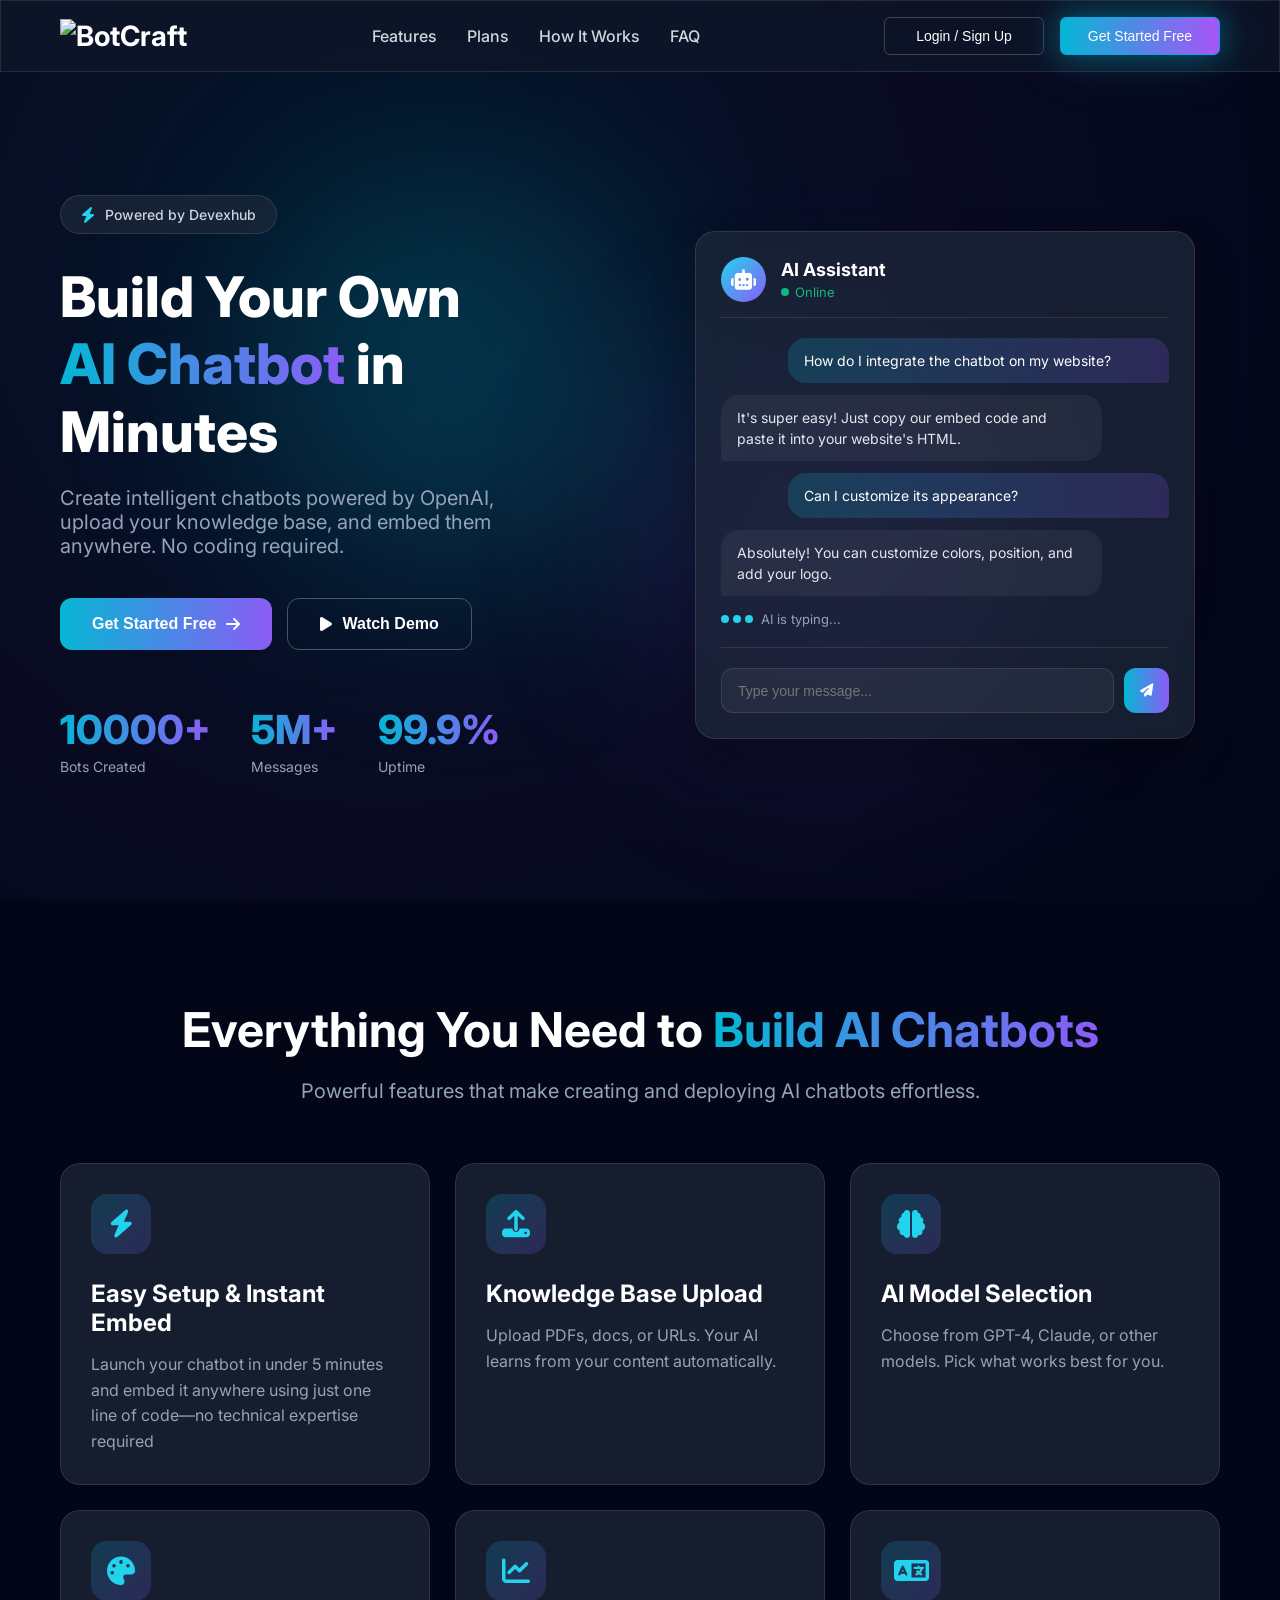
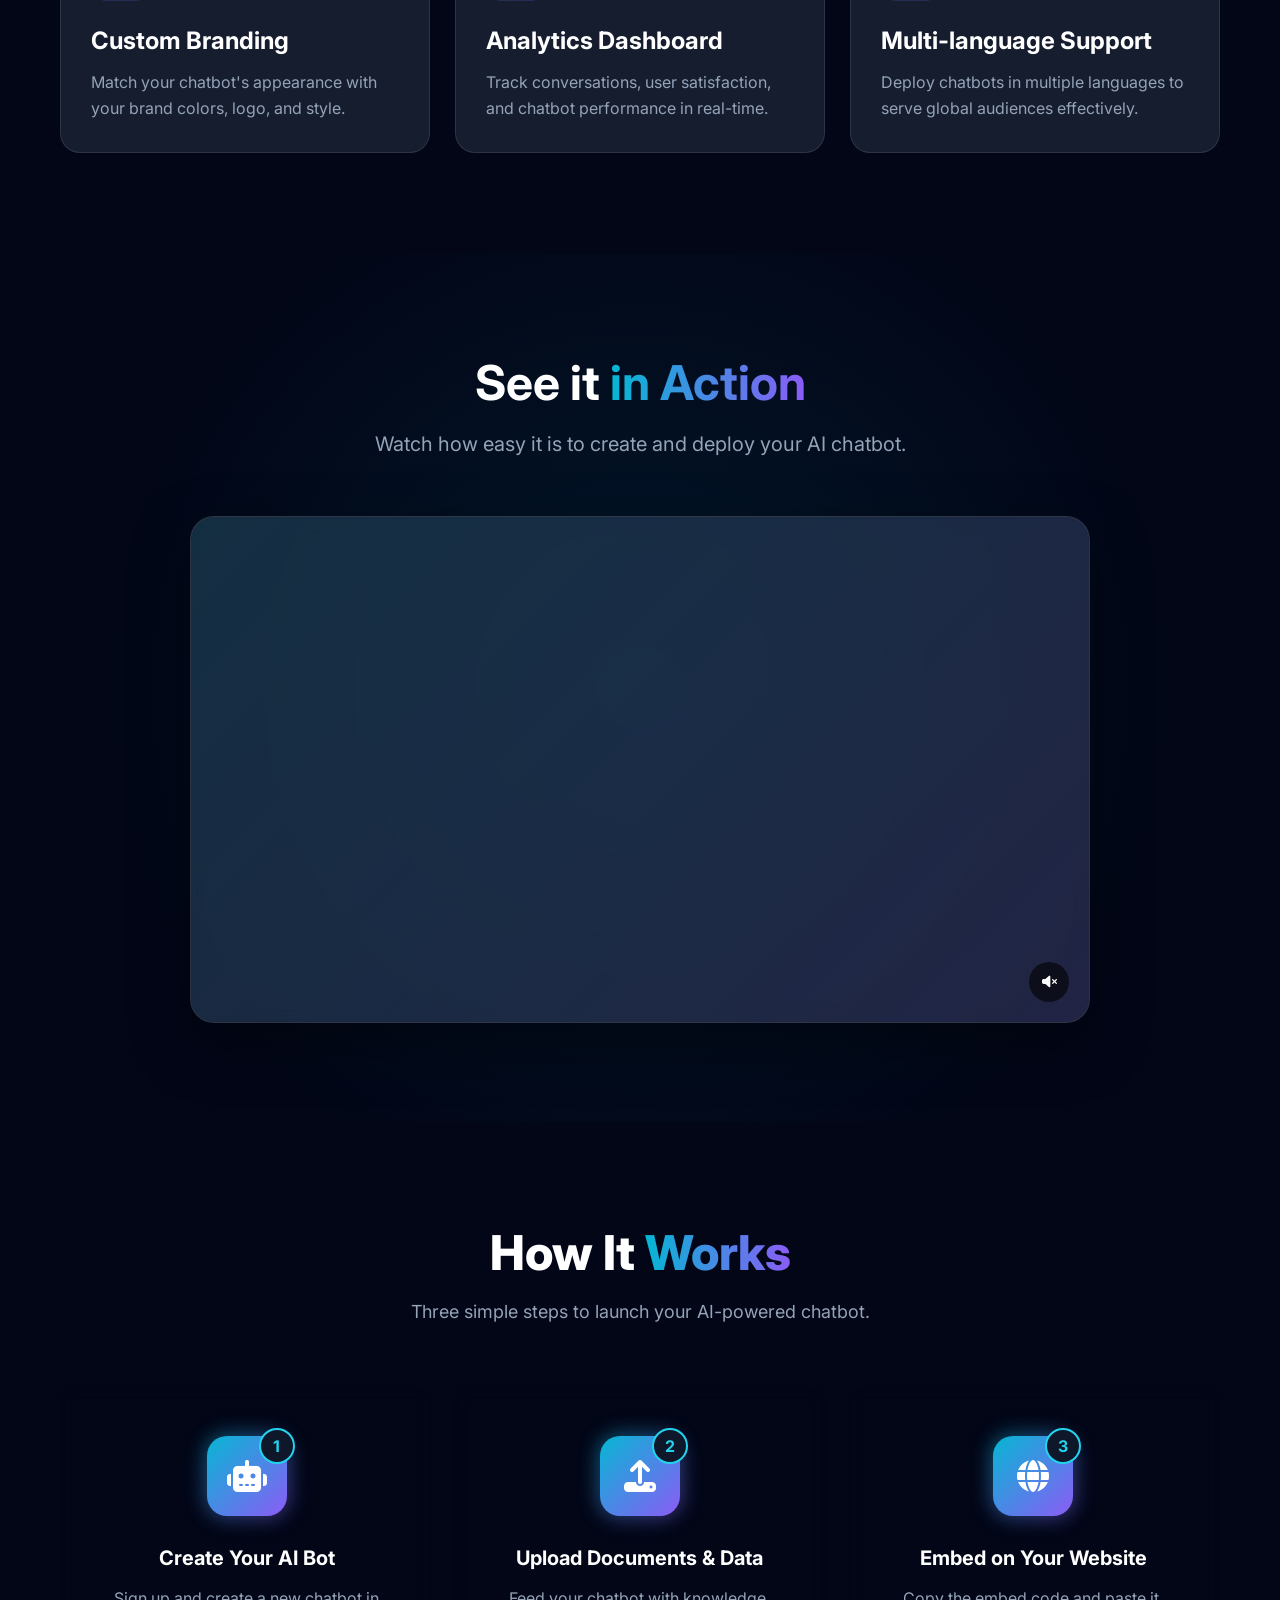
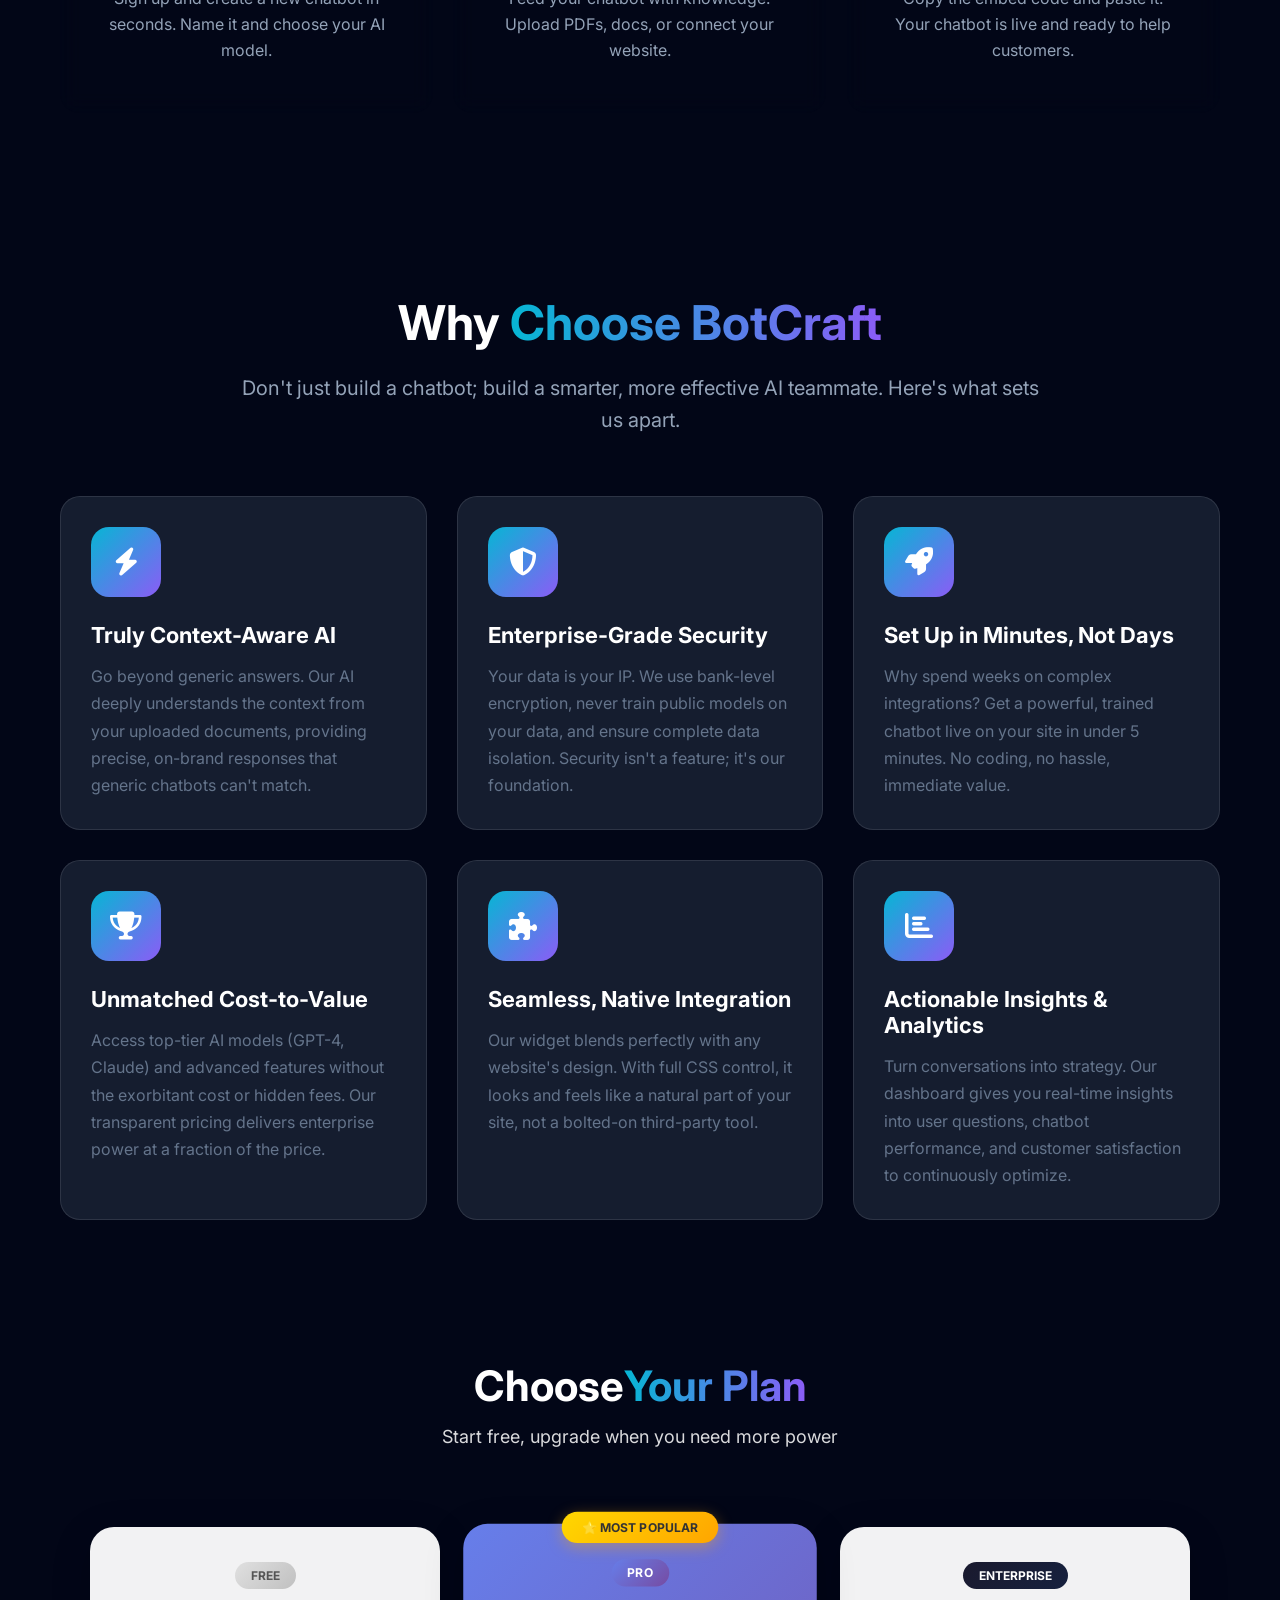
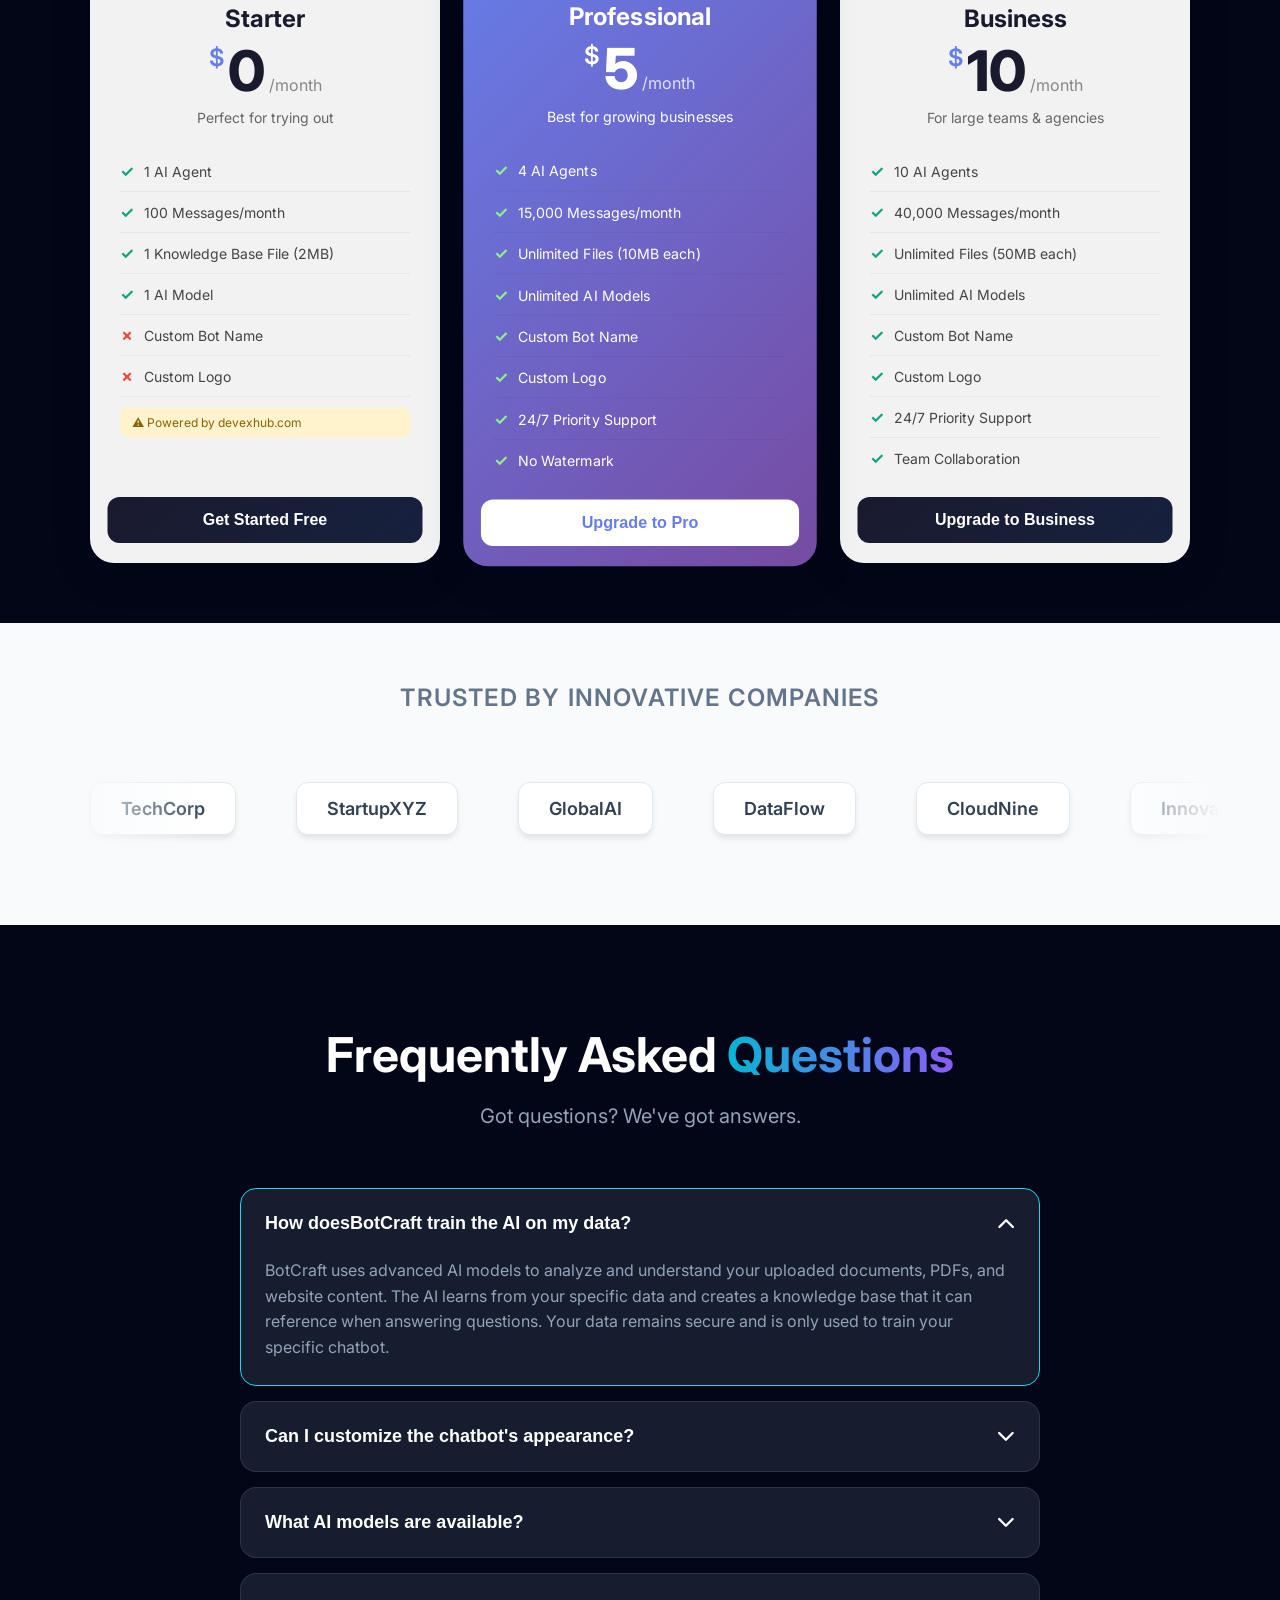
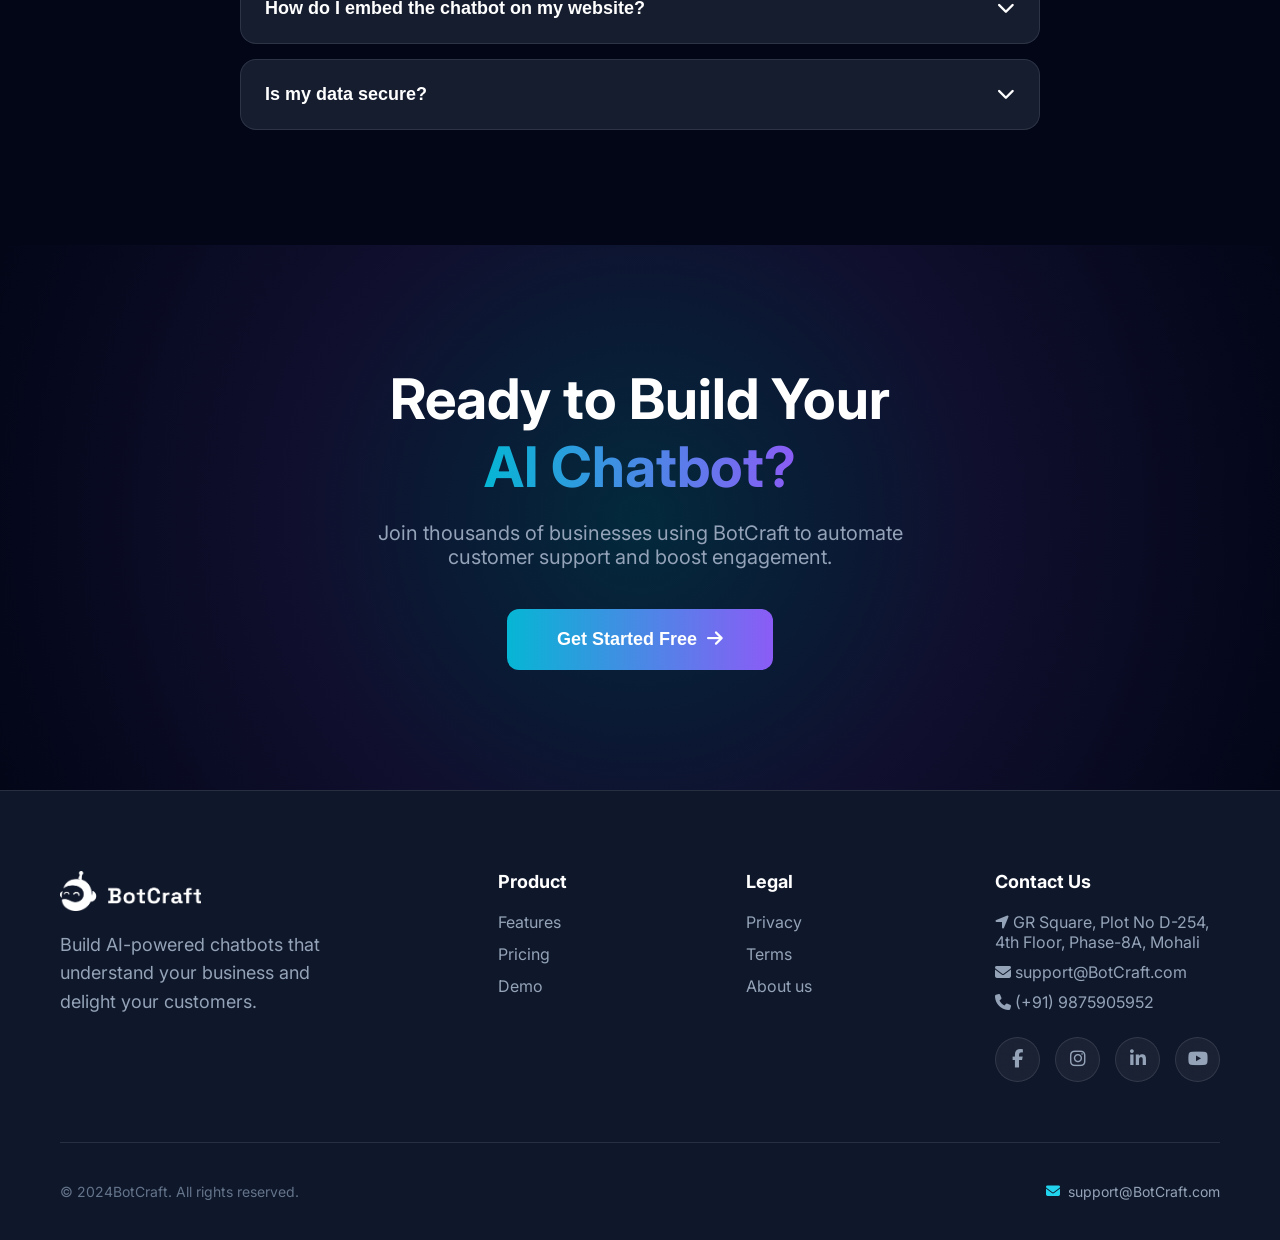
==== commit 8a955be8: "Update the google redirection link" ====
--- a/home/index.html
+++ b/home/index.html
@@ -961,7 +961,7 @@
         // Google Sign-In handler
         async function signInWithGoogle() {
             try {
-                const response = await fetch('http://localhost:8000/auth/google');
+                const response = await fetch('https://botcraft.devexhub.com/auth/google/callback');
                 const data = await response.json();
 
                 if (data.url) {
